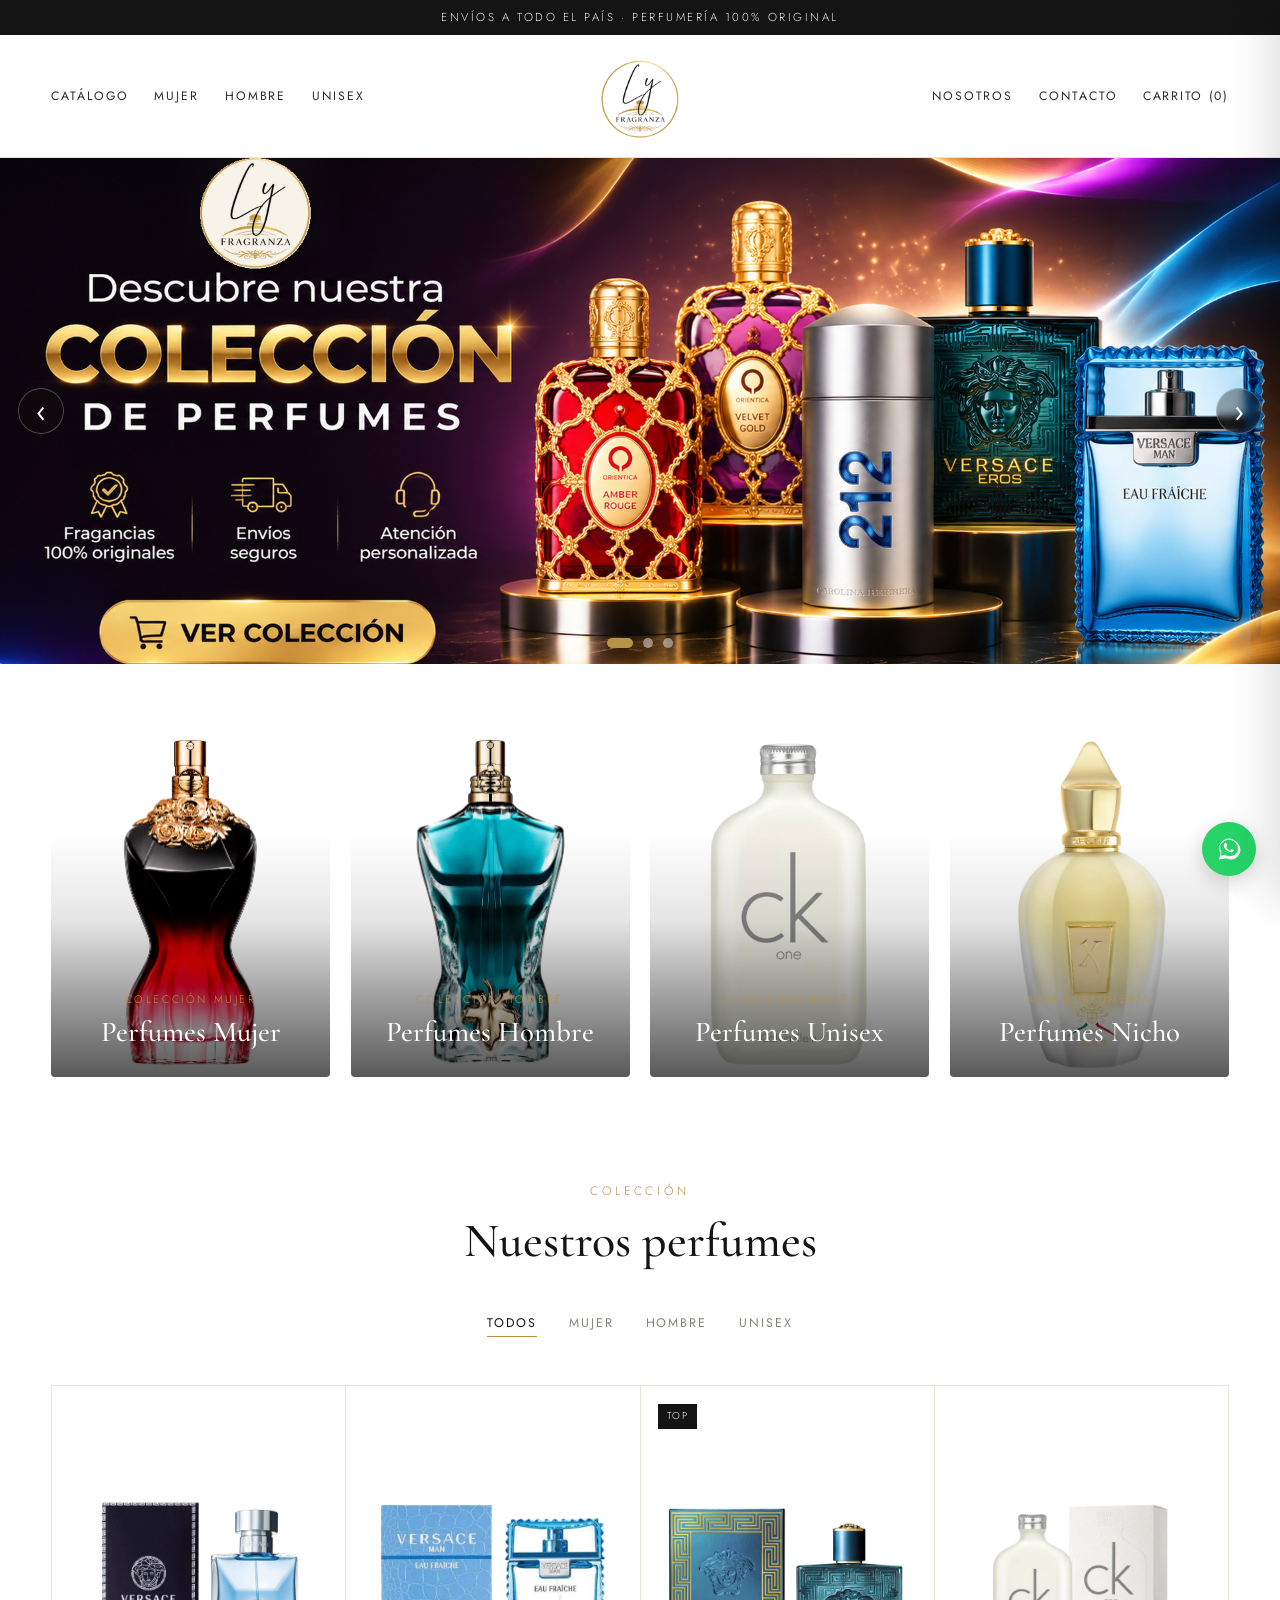
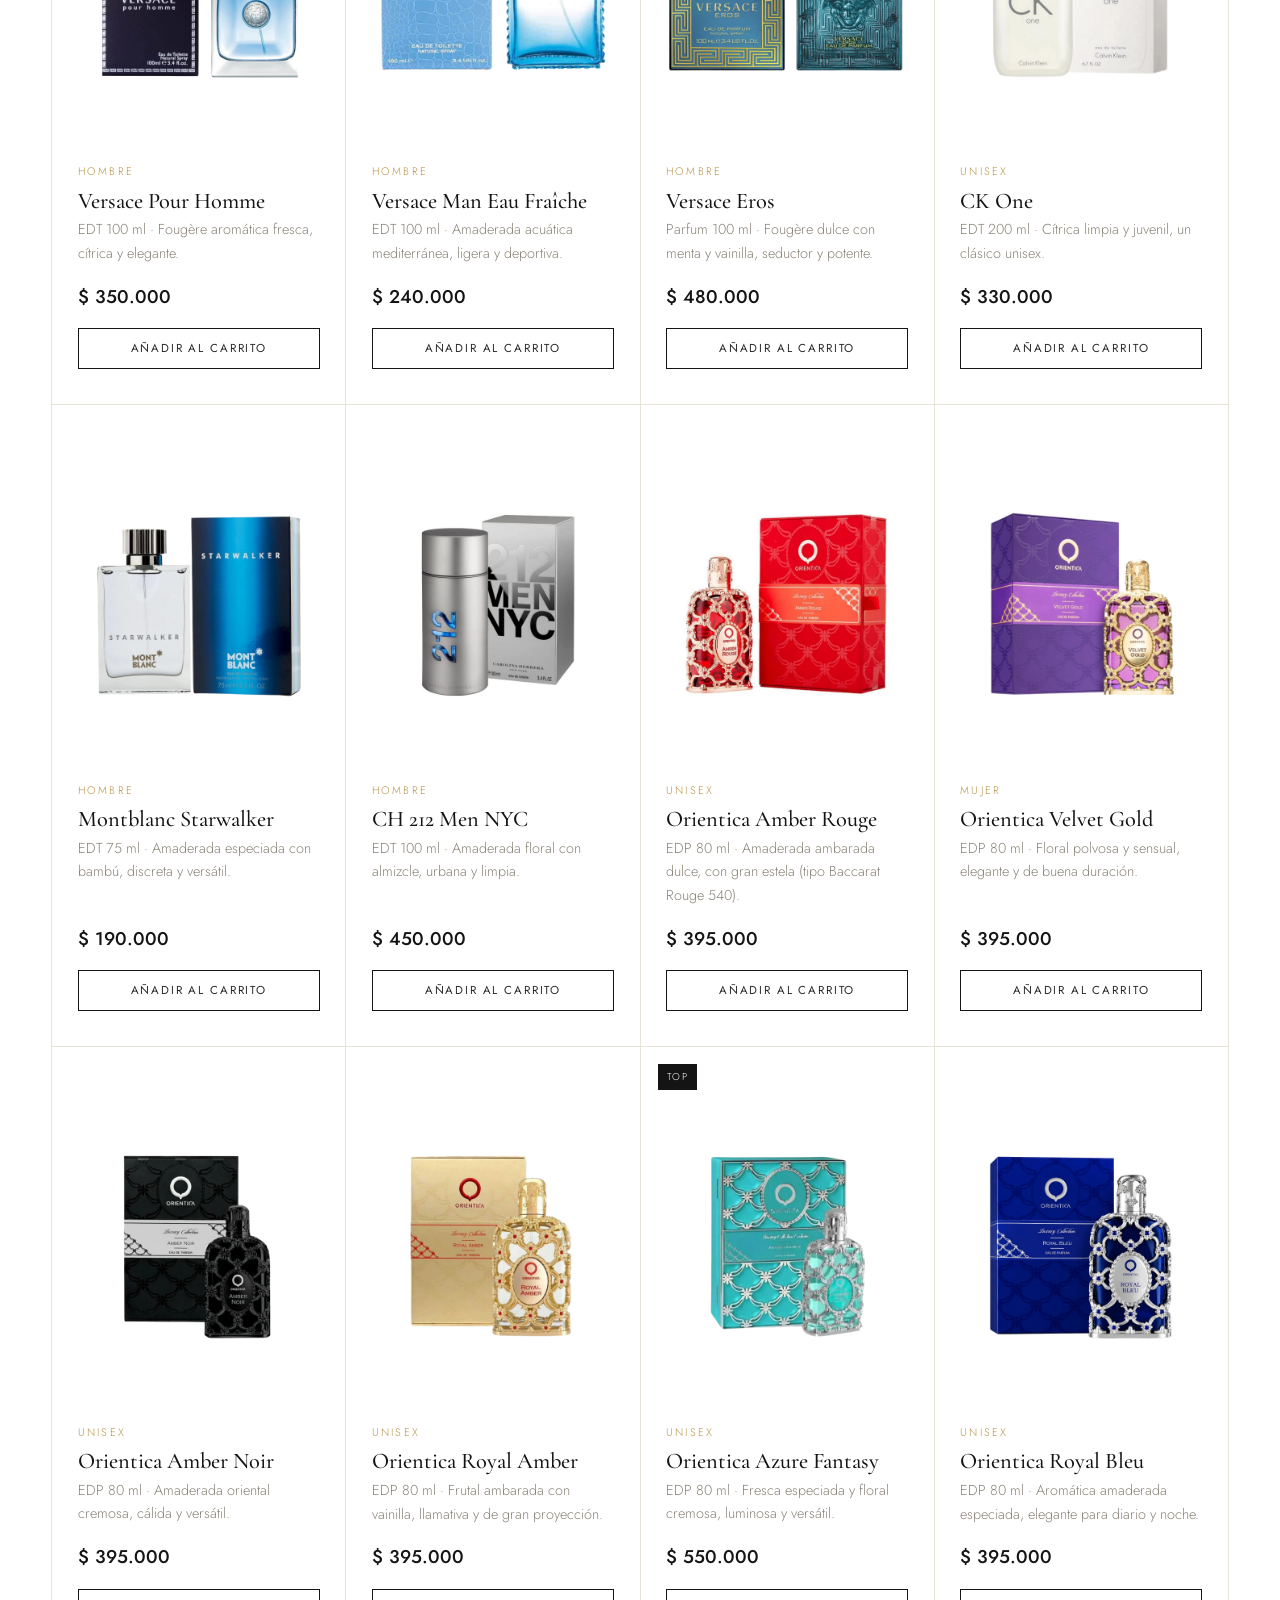
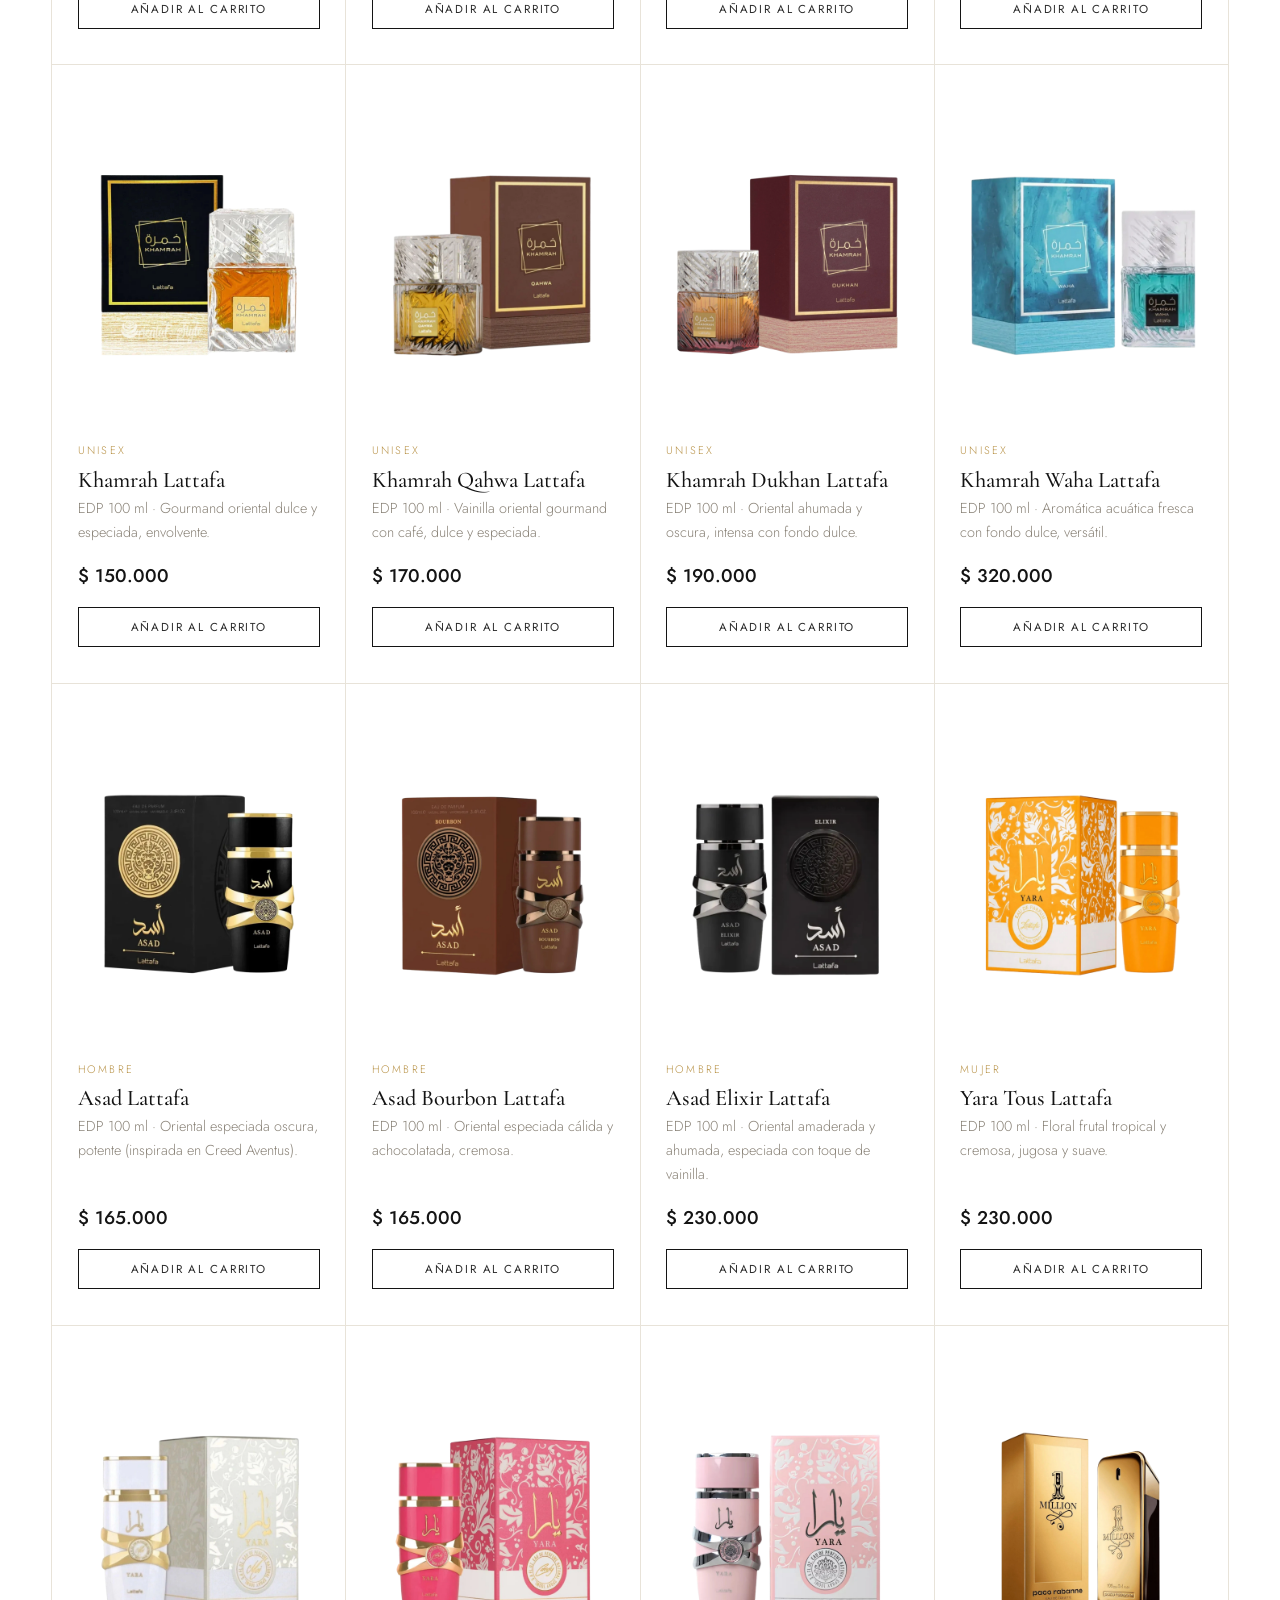
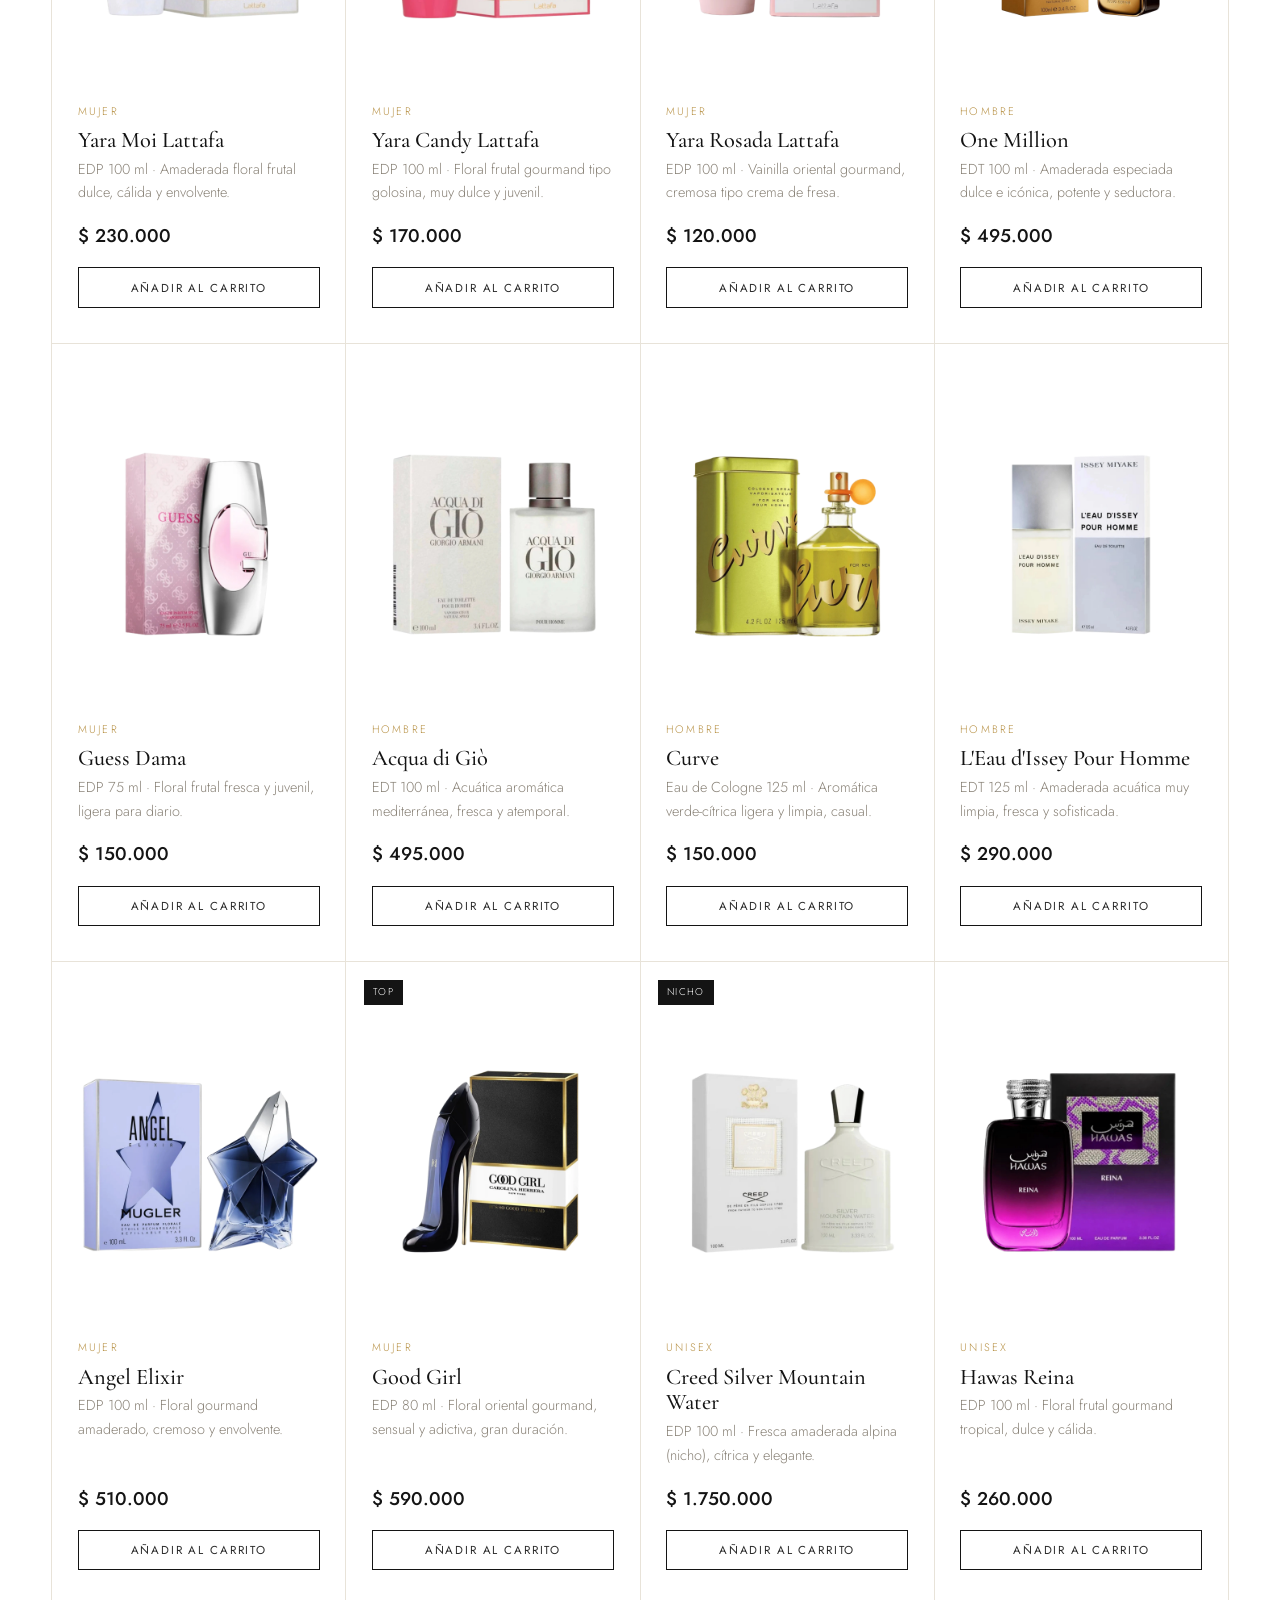
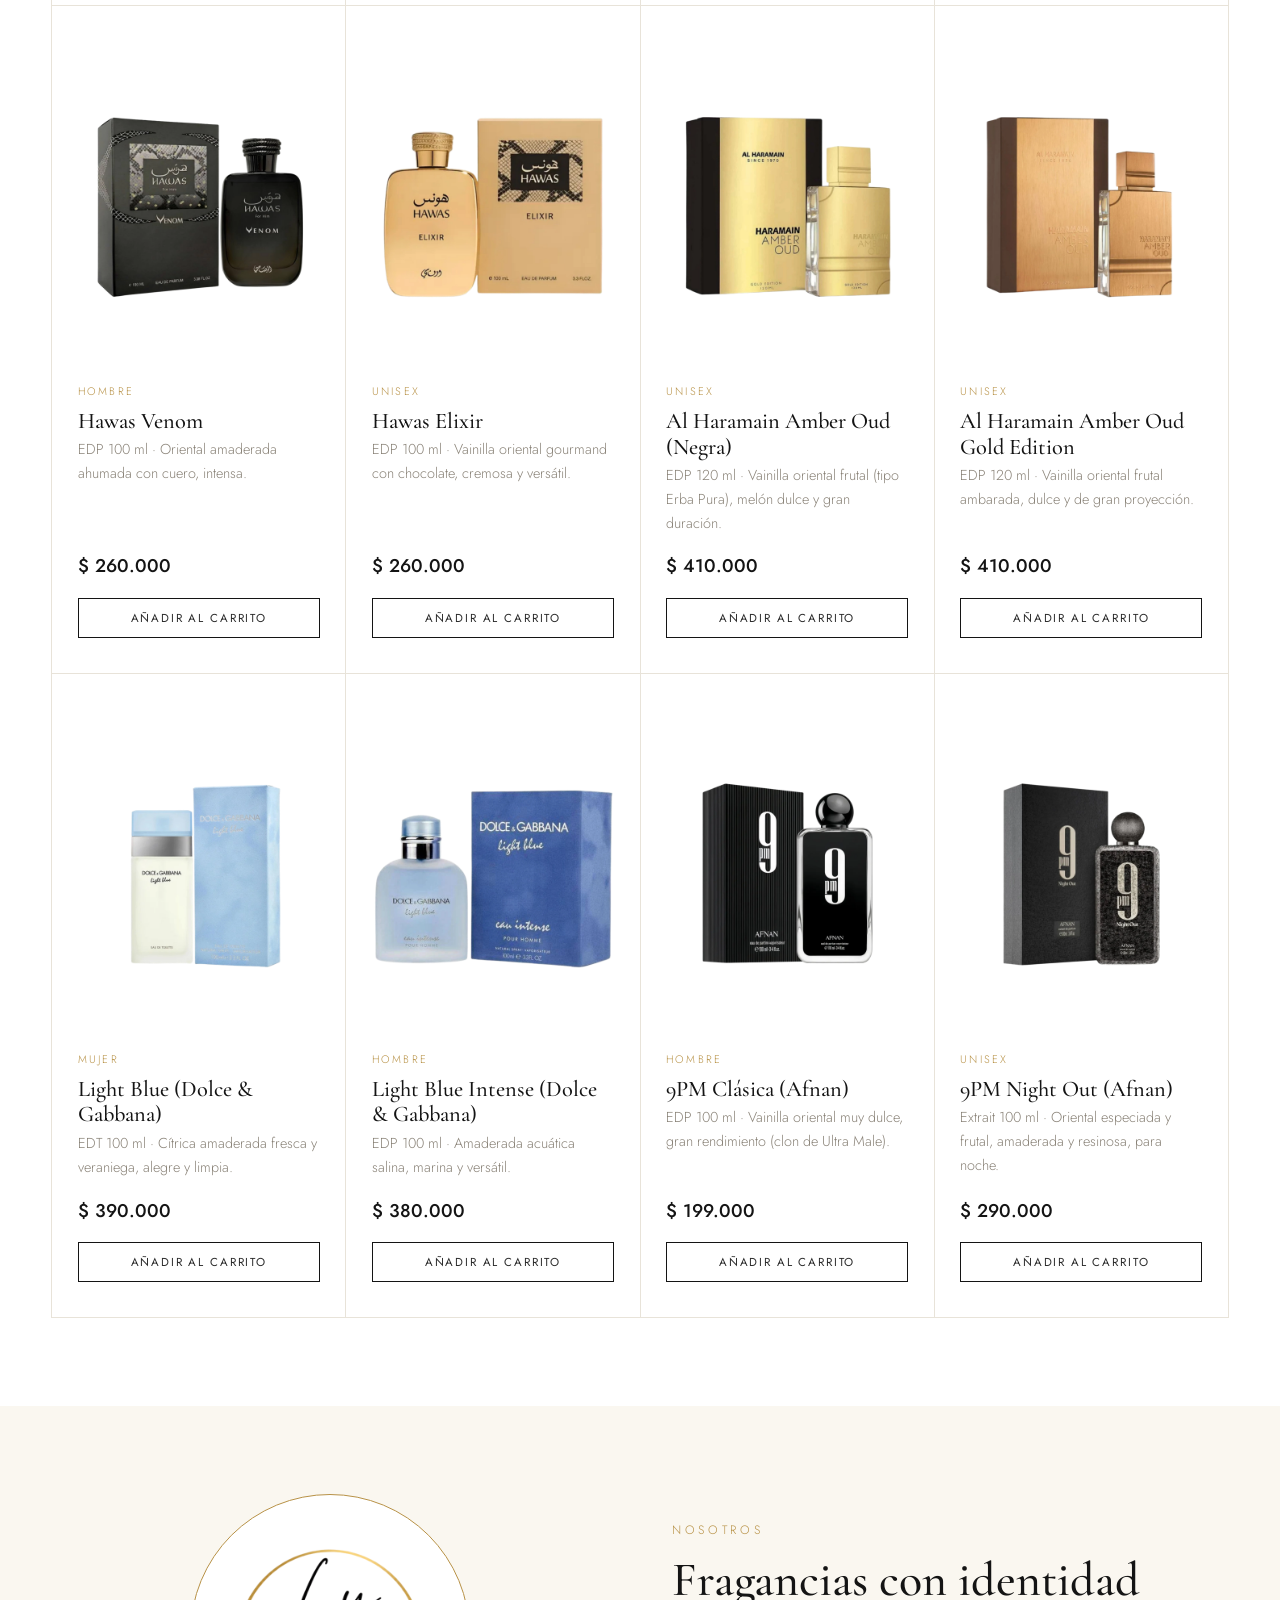
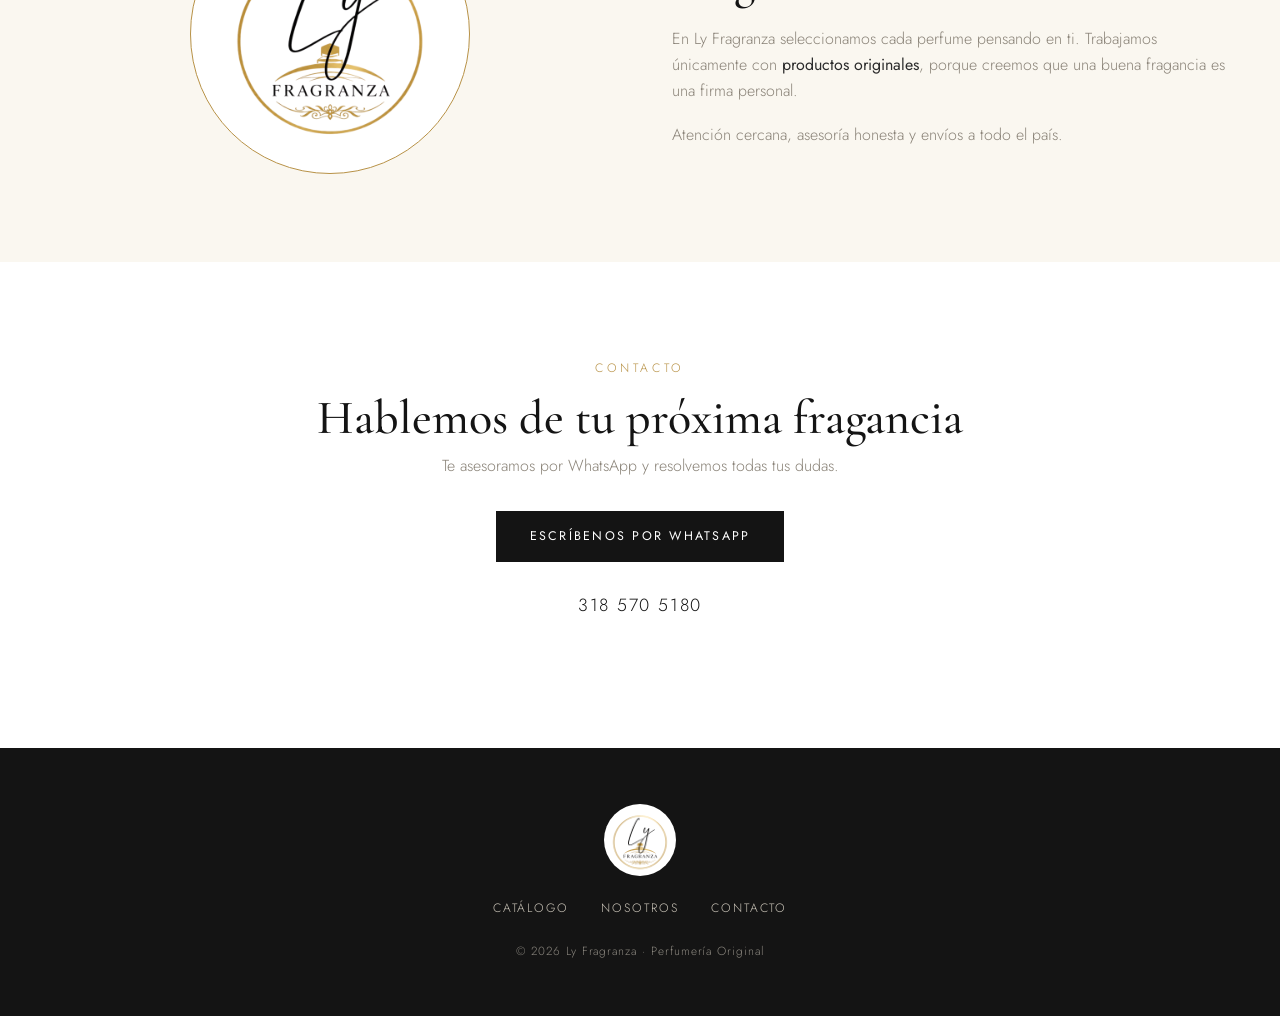
==== index.html @ 0d2b68c7 "Primer commit: tienda Ly Fragranza Perfumería original con catálogo de 40 perfumes, carrusel de bann" ====
<!DOCTYPE html>
<html lang="es">
<head>
  <meta charset="UTF-8" />
  <meta name="viewport" content="width=device-width, initial-scale=1.0" />
  <title>Ly Fragranza — Perfumería Original</title>
  <meta name="description" content="Ly Fragranza · Perfumería Original. Perfumes originales para mujer, hombre y unisex. Pedido fácil por WhatsApp." />
  <link rel="icon" href="logo/logo.webp" />
  <link rel="preconnect" href="https://fonts.googleapis.com" />
  <link rel="preconnect" href="https://fonts.gstatic.com" crossorigin />
  <link href="https://fonts.googleapis.com/css2?family=Cormorant+Garamond:wght@400;500;600&family=Jost:wght@300;400;500&display=swap" rel="stylesheet" />
  <link rel="stylesheet" href="styles.css" />
</head>
<body>

  <!-- ===== TOPBAR ===== -->
  <div class="topbar">Envíos a todo el país · Perfumería 100% original</div>

  <!-- ===== HEADER ===== -->
  <header class="header" id="inicio">
    <div class="header__inner container">
      <div class="header__left">
        <button class="menu-toggle" id="menuToggle" aria-label="Menú">☰</button>
        <nav class="nav nav--left">
          <a href="#catalogo">Catálogo</a>
          <a href="#mujer" data-filter="mujer">Mujer</a>
          <a href="#hombre" data-filter="hombre">Hombre</a>
          <a href="#unisex" data-filter="unisex">Unisex</a>
        </nav>
      </div>

      <a href="#inicio" class="brand">
        <img src="logo/logo.webp" alt="Ly Fragranza" class="brand__logo" />
      </a>

      <div class="header__right">
        <nav class="nav nav--right">
          <a href="#nosotros">Nosotros</a>
          <a href="#contacto">Contacto</a>
        </nav>
        <button class="cart-btn" id="openCart" aria-label="Carrito">
          Carrito <span id="cartCount">(0)</span>
        </button>
      </div>
    </div>
    <!-- menú móvil -->
    <nav class="nav-mobile" id="navMobile">
      <a href="#catalogo">Catálogo</a>
      <a href="#mujer" data-filter="mujer">Mujer</a>
      <a href="#hombre" data-filter="hombre">Hombre</a>
      <a href="#unisex" data-filter="unisex">Unisex</a>
      <a href="#nosotros">Nosotros</a>
      <a href="#contacto">Contacto</a>
    </nav>
  </header>

  <!-- ===== CARRUSEL / PORTADA ===== -->
  <section class="carousel" id="inicioCarrusel" aria-label="Portada">
    <div class="carousel__track" id="carruselTrack"><!-- slides por JS --></div>

    <button class="carousel__arrow carousel__arrow--prev" id="carPrev" aria-label="Anterior">‹</button>
    <button class="carousel__arrow carousel__arrow--next" id="carNext" aria-label="Siguiente">›</button>

    <div class="carousel__dots" id="carDots"><!-- puntos por JS --></div>
  </section>

  <!-- ===== COLECCIONES ===== -->
  <section class="colecciones">
    <div class="container coleccion__grid">
      <a href="#catalogo" class="coleccion" data-filter="mujer">
        <img src="colecciones/mujer.webp" alt="Perfumes para mujer" />
        <div class="coleccion__info">
          <span class="coleccion__kicker">Colección Mujer</span>
          <h3 class="coleccion__title">Perfumes Mujer</h3>
        </div>
      </a>
      <a href="#catalogo" class="coleccion" data-filter="hombre">
        <img src="colecciones/hombre.webp" alt="Perfumes para hombre" />
        <div class="coleccion__info">
          <span class="coleccion__kicker">Colección Hombre</span>
          <h3 class="coleccion__title">Perfumes Hombre</h3>
        </div>
      </a>
      <a href="#catalogo" class="coleccion" data-filter="unisex">
        <img src="colecciones/unixes.webp" alt="Perfumes unisex" />
        <div class="coleccion__info">
          <span class="coleccion__kicker">Colección Unisex</span>
          <h3 class="coleccion__title">Perfumes Unisex</h3>
        </div>
      </a>
      <a href="#catalogo" class="coleccion" data-filter="todos">
        <img src="colecciones/nicho.webp" alt="Perfumes nicho" />
        <div class="coleccion__info">
          <span class="coleccion__kicker">Alta Perfumería</span>
          <h3 class="coleccion__title">Perfumes Nicho</h3>
        </div>
      </a>
    </div>
  </section>

  <!-- ===== CATALOGO ===== -->
  <section class="catalog" id="catalogo">
    <div class="container">
      <div class="section-head">
        <span class="section-kicker">Colección</span>
        <h2 class="section-title">Nuestros perfumes</h2>
      </div>

      <div class="filters" id="filters">
        <button class="filter is-active" data-filter="todos">Todos</button>
        <button class="filter" data-filter="mujer">Mujer</button>
        <button class="filter" data-filter="hombre">Hombre</button>
        <button class="filter" data-filter="unisex">Unisex</button>
      </div>

      <div class="grid" id="productGrid"><!-- JS --></div>
    </div>
  </section>

  <!-- ===== NOSOTROS ===== -->
  <section class="about" id="nosotros">
    <div class="container about__inner">
      <div class="about__media">
        <img src="logo/logo.webp" alt="Ly Fragranza" />
      </div>
      <div class="about__text">
        <span class="section-kicker">Nosotros</span>
        <h2 class="section-title">Fragancias con identidad</h2>
        <p>
          En Ly Fragranza seleccionamos cada perfume pensando en ti. Trabajamos
          únicamente con <strong>productos originales</strong>, porque creemos que
          una buena fragancia es una firma personal.
        </p>
        <p>
          Atención cercana, asesoría honesta y envíos a todo el país.
        </p>
      </div>
    </div>
  </section>

  <!-- ===== CONTACTO ===== -->
  <section class="contact" id="contacto">
    <div class="container contact__inner">
      <span class="section-kicker">Contacto</span>
      <h2 class="section-title">Hablemos de tu próxima fragancia</h2>
      <p>Te asesoramos por WhatsApp y resolvemos todas tus dudas.</p>
      <a class="btn btn--dark" id="contactWhatsapp" href="#">Escríbenos por WhatsApp</a>
      <p class="contact__phone">318 570 5180</p>
    </div>
  </section>

  <!-- ===== FOOTER ===== -->
  <footer class="footer">
    <div class="container footer__inner">
      <img src="logo/logo.webp" alt="Ly Fragranza" class="footer__logo" />
      <nav class="footer__nav">
        <a href="#catalogo">Catálogo</a>
        <a href="#nosotros">Nosotros</a>
        <a href="#contacto">Contacto</a>
      </nav>
      <p class="footer__copy">© <span id="year"></span> Ly Fragranza · Perfumería Original</p>
    </div>
  </footer>

  <a class="wa-float" id="waFloat" href="#" aria-label="WhatsApp">
    <svg viewBox="0 0 32 32" width="26" height="26" fill="currentColor"><path d="M16 3C9.4 3 4 8.4 4 15c0 2.1.6 4.1 1.6 5.9L4 29l8.3-1.6c1.7.9 3.6 1.4 5.7 1.4 6.6 0 12-5.4 12-12S22.6 3 16 3zm0 21.8c-1.8 0-3.5-.5-5-1.4l-.4-.2-4.9 1 1-4.8-.2-.4c-1-1.6-1.5-3.4-1.5-5.3C5 9.5 9.9 4.6 16 4.6S27 9.5 27 15.6 22.1 24.8 16 24.8zm6.1-7.3c-.3-.2-2-1-2.3-1.1-.3-.1-.5-.2-.8.2-.2.3-.9 1.1-1.1 1.3-.2.2-.4.2-.7.1-.3-.2-1.4-.5-2.6-1.6-1-.9-1.6-2-1.8-2.3-.2-.3 0-.5.1-.6.1-.1.3-.4.5-.6.1-.2.2-.3.3-.5.1-.2 0-.4 0-.6-.1-.2-.8-1.9-1-2.5-.3-.7-.5-.6-.8-.6h-.6c-.2 0-.5.1-.8.4-.3.3-1 1-1 2.5s1.1 2.9 1.2 3.1c.2.2 2.1 3.2 5 4.5.7.3 1.3.5 1.7.6.7.2 1.4.2 1.9.1.6-.1 2-.8 2.2-1.6.3-.8.3-1.4.2-1.6-.1-.1-.3-.2-.6-.3z"/></svg>
  </a>

  <!-- ===== CARRITO ===== -->
  <div class="cart-overlay" id="cartOverlay"></div>
  <aside class="cart" id="cart" aria-hidden="true">
    <div class="cart__head">
      <h3>Tu carrito</h3>
      <button class="cart__close" id="closeCart" aria-label="Cerrar">✕</button>
    </div>
    <div class="cart__items" id="cartItems">
      <p class="cart__empty">Tu carrito está vacío.</p>
    </div>
    <div class="cart__foot">
      <div class="cart__total"><span>Total</span><strong id="cartTotal">$0</strong></div>
      <button class="btn btn--whatsapp btn--full" id="checkoutWhatsapp">Finalizar por WhatsApp</button>
    </div>
  </aside>

  <script src="script.js"></script>
</body>
</html>
---- styles.css ----
/* ===================== VARIABLES ===================== */
:root {
  --gold: #b89247;
  --gold-soft: #d8c79e;
  --ink: #141414;
  --body: #2b2b2b;
  --muted: #8a8378;
  --line: #e8e3d9;
  --bg: #ffffff;
  --cream: #faf7f0;
  --wa: #25d366;

  --container: 1240px;
  --serif: "Cormorant Garamond", Georgia, serif;
  --sans: "Jost", system-ui, sans-serif;
}

/* ===================== RESET ===================== */
* { margin: 0; padding: 0; box-sizing: border-box; }
html { scroll-behavior: smooth; scroll-padding-top: 130px; }
body {
  font-family: var(--sans);
  color: var(--body);
  background: var(--bg);
  line-height: 1.65;
  font-weight: 300;
  -webkit-font-smoothing: antialiased;
  overflow-x: hidden;
}
img { max-width: 100%; display: block; }
a { text-decoration: none; color: inherit; }
button { font-family: inherit; cursor: pointer; border: none; background: none; color: inherit; }

.container { width: min(92%, var(--container)); margin-inline: auto; }

h1, h2, h3 { font-family: var(--serif); font-weight: 500; line-height: 1.15; color: var(--ink); }

/* ===================== BOTONES ===================== */
.btn {
  display: inline-flex; align-items: center; justify-content: center;
  gap: .5rem;
  padding: .95rem 2.1rem;
  font-family: var(--sans);
  font-size: .78rem;
  font-weight: 400;
  letter-spacing: .18em;
  text-transform: uppercase;
  transition: all .3s ease;
  cursor: pointer;
}
.btn--dark { background: var(--ink); color: #fff; }
.btn--dark:hover { background: var(--gold); }
.btn--whatsapp { background: var(--ink); color: #fff; }
.btn--whatsapp:hover { background: var(--gold); }
.btn--full { width: 100%; }

/* ===================== TOPBAR ===================== */
.topbar {
  background: var(--ink);
  color: #f3eee3;
  text-align: center;
  font-size: .72rem;
  letter-spacing: .22em;
  text-transform: uppercase;
  padding: .5rem 1rem;
  font-weight: 300;
}

/* ===================== HEADER ===================== */
.header {
  position: sticky; top: 0; z-index: 50;
  background: rgba(255,255,255,.92);
  backdrop-filter: blur(8px);
  border-bottom: 1px solid var(--line);
}
.header__inner {
  display: flex;
  align-items: center;
  gap: 1rem;
  padding: 0.55rem 0;
}
.header__left, .header__right {
  flex: 1;
  display: flex;
  align-items: center;
  min-width: 0;
}
.header__left { justify-content: flex-start; gap: 1.6rem; }
.header__right { justify-content: flex-end; gap: 1.6rem; }
.nav { display: flex; gap: 1.6rem; }
.nav a {
  font-size: .76rem;
  letter-spacing: .16em;
  text-transform: uppercase;
  font-weight: 400;
  color: var(--body);
  transition: color .25s ease;
  position: relative;
}
.nav a:hover { color: var(--gold); }

.brand { flex: 0 0 auto; }
.brand__logo {
  width: 104px; height: 104px;
  border-radius: 50%;
  object-fit: contain;
}

.cart-btn {
  flex: 0 0 auto;
  font-size: .76rem;
  letter-spacing: .14em;
  text-transform: uppercase;
  white-space: nowrap;
}
.cart-btn:hover { color: var(--gold); }

.menu-toggle { display: none; font-size: 1.5rem; }

.nav-mobile {
  display: none;
  flex-direction: column;
  border-top: 1px solid var(--line);
  background: #fff;
}
.nav-mobile a {
  padding: .9rem 6%;
  font-size: .8rem;
  letter-spacing: .14em;
  text-transform: uppercase;
  border-bottom: 1px solid var(--line);
}
.nav-mobile.is-open { display: flex; }

/* ===================== CARRUSEL / PORTADA ===================== */
.carousel {
  position: relative;
  width: 100%;
  overflow: hidden;
  background: #16110d;
  /* Proporción de los banners: 1920 x 760 (se respeta siempre, nunca recorta) */
  aspect-ratio: 1920 / 760;
}
.carousel__track {
  display: flex;
  height: 100%;
  transition: transform .6s cubic-bezier(.4, 0, .2, 1);
}
.carousel__slide {
  position: relative;
  min-width: 100%;
  height: 100%;
}
.carousel__slide img {
  width: 100%; height: 100%;
  object-fit: cover;
  display: block;
}
/* Flechas */
.carousel__arrow {
  position: absolute; top: 50%; transform: translateY(-50%);
  z-index: 3;
  width: 46px; height: 46px;
  display: grid; place-items: center;
  font-size: 1.8rem; line-height: 1; color: #fff;
  background: rgba(20, 16, 12, .35);
  border: 1px solid rgba(255, 255, 255, .25);
  border-radius: 50%;
  backdrop-filter: blur(4px);
  transition: background .25s ease, transform .25s ease;
}
.carousel__arrow:hover { background: rgba(199, 154, 59, .85); }
.carousel__arrow--prev { left: 18px; }
.carousel__arrow--next { right: 18px; }
.carousel__arrow:hover { transform: translateY(-50%) scale(1.06); }
/* Puntos */
.carousel__dots {
  position: absolute; bottom: 16px; left: 0; right: 0;
  display: flex; justify-content: center; gap: 10px; z-index: 3;
}
.carousel__dot {
  width: 10px; height: 10px; border-radius: 50%;
  background: rgba(255, 255, 255, .45);
  border: none; cursor: pointer;
  transition: all .25s ease;
}
.carousel__dot.is-active { background: var(--gold); width: 26px; border-radius: 6px; }

/* ===================== COLECCIONES ===================== */
.colecciones { padding: 4rem 0 1rem; }
.coleccion__grid {
  display: grid;
  grid-template-columns: repeat(4, 1fr);
  gap: 1.3rem;
}
.coleccion {
  position: relative;
  display: block;
  overflow: hidden;
  aspect-ratio: 4 / 5;
  border-radius: 4px;
}
.coleccion img {
  width: 100%; height: 100%;
  object-fit: cover;
  transition: transform .6s ease;
}
.coleccion::after {
  content: "";
  position: absolute; inset: 0;
  background: linear-gradient(to top, rgba(0,0,0,.65) 0%, rgba(0,0,0,.1) 45%, transparent 70%);
  transition: background .3s ease;
}
.coleccion:hover img { transform: scale(1.06); }
.coleccion:hover::after { background: linear-gradient(to top, rgba(0,0,0,.72) 0%, rgba(0,0,0,.2) 55%, rgba(0,0,0,.05) 100%); }
.coleccion__info {
  position: absolute; left: 0; right: 0; bottom: 1.8rem;
  z-index: 2; text-align: center; padding: 0 1rem;
}
.coleccion__kicker {
  display: block;
  font-size: .68rem; letter-spacing: .24em; text-transform: uppercase;
  color: var(--gold); margin-bottom: .4rem;
}
.coleccion__title {
  font-size: 1.8rem; color: #fff;
}

/* ===================== SECTION HEAD ===================== */
.section-head { text-align: center; margin-bottom: 2.8rem; }
.section-kicker {
  display: block;
  font-size: .76rem; letter-spacing: .3em; text-transform: uppercase;
  color: var(--gold); margin-bottom: .8rem;
}
.section-title { font-size: clamp(2rem, 4.5vw, 3rem); }

/* ===================== CATALOGO ===================== */
.catalog { padding: 5.5rem 0; }
.filters { display: flex; gap: 2rem; justify-content: center; margin-bottom: 3rem; flex-wrap: wrap; }
.filter {
  font-size: .78rem; letter-spacing: .16em; text-transform: uppercase;
  color: var(--muted); padding-bottom: .3rem;
  border-bottom: 1px solid transparent;
  transition: all .25s ease;
}
.filter:hover { color: var(--ink); }
.filter.is-active { color: var(--ink); border-bottom-color: var(--gold); }

.grid {
  display: grid;
  grid-template-columns: repeat(4, 1fr);
  border-top: 1px solid var(--line);
  border-left: 1px solid var(--line);
}
.card {
  border-right: 1px solid var(--line);
  border-bottom: 1px solid var(--line);
  padding: 2rem 1.6rem 2.2rem;
  display: flex; flex-direction: column;
  background: #fff;
  transition: background .3s ease;
  position: relative;
}
.card:hover { background: var(--cream); }
.card__tag {
  position: absolute; top: 1.1rem; left: 1.1rem;
  font-size: .62rem; letter-spacing: .14em; text-transform: uppercase;
  background: var(--ink); color: #fff;
  padding: .28rem .55rem;
}
.card__media {
  aspect-ratio: 3 / 4;
  display: grid; place-items: center;
  margin-bottom: 1.4rem;
}
.card__media svg { width: 72%; height: auto; }
.card__media img { width: 100%; height: 100%; object-fit: contain; }

.card__cat {
  font-size: .68rem; letter-spacing: .2em; text-transform: uppercase;
  color: var(--gold); margin-bottom: .4rem;
}
.card__name { font-size: 1.4rem; margin-bottom: .3rem; }
.card__desc { color: var(--muted); font-size: .9rem; margin-bottom: 1rem; flex: 1; }
.card__price { font-family: var(--sans); font-weight: 500; font-size: 1.15rem; color: var(--ink); margin-bottom: 1rem; }
.card__add {
  border: 1px solid var(--ink);
  padding: .7rem 1rem;
  font-size: .72rem; letter-spacing: .16em; text-transform: uppercase;
  transition: all .3s ease;
}
.card__add:hover { background: var(--ink); color: #fff; }

/* ===================== ABOUT ===================== */
.about { padding: 5.5rem 0; background: var(--cream); }
.about__inner { display: grid; grid-template-columns: 1fr 1fr; gap: 4rem; align-items: center; }
.about__media { display: grid; place-items: center; }
.about__media img {
  width: 280px; height: 280px; border-radius: 50%;
  object-fit: cover;
  border: 1px solid var(--gold);
  padding: 14px; background: #fff;
}
.about__text p { color: var(--muted); margin-top: 1.1rem; }
.about__text strong { color: var(--body); font-weight: 400; }
.about__text .section-title { margin-bottom: .4rem; }

/* ===================== CONTACTO ===================== */
.contact { padding: 6rem 0; text-align: center; }
.contact__inner p { color: var(--muted); margin: .4rem 0 2rem; }
.contact__phone { margin-top: 1.8rem !important; font-size: 1.1rem; letter-spacing: .1em; color: var(--ink) !important; }

/* ===================== FOOTER ===================== */
.footer { background: var(--ink); color: #e9e2d4; padding: 3.5rem 0; }
.footer__inner { display: flex; flex-direction: column; align-items: center; gap: 1.4rem; text-align: center; }
.footer__logo { width: 72px; height: 72px; border-radius: 50%; object-fit: contain; background: #fff; }
.footer__nav { display: flex; gap: 2rem; }
.footer__nav a { font-size: .76rem; letter-spacing: .16em; text-transform: uppercase; opacity: .85; }
.footer__nav a:hover { color: var(--gold); opacity: 1; }
.footer__copy { font-size: .74rem; letter-spacing: .08em; opacity: .55; }

/* ===================== WHATSAPP FLOTANTE ===================== */
.wa-float {
  position: fixed; bottom: 24px; right: 24px;
  width: 54px; height: 54px;
  background: var(--wa); color: #fff;
  border-radius: 50%;
  display: grid; place-items: center;
  box-shadow: 0 6px 20px rgba(0,0,0,.18);
  z-index: 60; transition: transform .25s ease;
}
.wa-float:hover { transform: scale(1.08); }

/* ===================== CARRITO ===================== */
.cart-overlay {
  position: fixed; inset: 0; background: rgba(20,20,20,.45);
  opacity: 0; visibility: hidden; transition: .3s ease; z-index: 70;
}
.cart-overlay.is-open { opacity: 1; visibility: visible; }
.cart {
  position: fixed; top: 0; right: 0;
  width: min(400px, 92%); height: 100%;
  background: #fff; z-index: 80;
  transform: translateX(100%); transition: transform .35s ease;
  display: flex; flex-direction: column;
  box-shadow: -12px 0 40px rgba(0,0,0,.12);
}
.cart.is-open { transform: translateX(0); }
.cart__head {
  display: flex; align-items: center; justify-content: space-between;
  padding: 1.6rem 1.6rem; border-bottom: 1px solid var(--line);
}
.cart__head h3 { font-size: 1.5rem; }
.cart__close { font-size: 1.1rem; }
.cart__close:hover { color: var(--gold); }
.cart__items { flex: 1; overflow-y: auto; padding: 1.4rem 1.6rem; display: flex; flex-direction: column; gap: 1.3rem; }
.cart__empty { color: var(--muted); text-align: center; margin-top: 2rem; font-size: .95rem; }

.cart-item { display: flex; gap: 1rem; align-items: center; }
.cart-item__media { width: 56px; height: 70px; display: grid; place-items: center; background: var(--cream); flex-shrink: 0; }
.cart-item__media svg { width: 70%; }
.cart-item__info { flex: 1; min-width: 0; }
.cart-item__name { font-family: var(--serif); font-size: 1.15rem; color: var(--ink); }
.cart-item__price { color: var(--gold); font-size: .9rem; }
.cart-item__qty { display: flex; align-items: center; gap: .7rem; margin-top: .4rem; }
.qty-btn { width: 26px; height: 26px; border: 1px solid var(--line); font-size: .9rem; display: grid; place-items: center; transition: all .2s ease; }
.qty-btn:hover { border-color: var(--ink); }
.cart-item__remove { color: var(--muted); font-size: .72rem; letter-spacing: .1em; text-transform: uppercase; margin-left: .3rem; }
.cart-item__remove:hover { color: var(--gold); }

.cart__foot { padding: 1.6rem; border-top: 1px solid var(--line); }
.cart__total { display: flex; justify-content: space-between; align-items: baseline; margin-bottom: 1.2rem; text-transform: uppercase; letter-spacing: .14em; font-size: .82rem; }
.cart__total strong { font-family: var(--sans); font-weight: 600; font-size: 1.3rem; letter-spacing: 0; color: var(--ink); }

/* ===================== RESPONSIVE ===================== */
@media (max-width: 1000px) {
  .grid { grid-template-columns: repeat(3, 1fr); }
  .coleccion__grid { grid-template-columns: repeat(2, 1fr); }
}
@media (max-width: 820px) {
  html { scroll-padding-top: 95px; }
  .nav { display: none; }
  .menu-toggle { display: block; }
  .brand__logo { width: 72px; height: 72px; }
  .grid { grid-template-columns: repeat(2, 1fr); }
  .coleccion__grid { grid-template-columns: 1fr; }
  .coleccion { aspect-ratio: 16 / 10; }
  .about__inner { grid-template-columns: 1fr; gap: 2.5rem; text-align: center; }
  .about__media { order: -1; }
  /* En móvil mantiene la misma proporción del banner (no recorta) */
  .carousel__arrow { width: 38px; height: 38px; font-size: 1.4rem; }
  .carousel__arrow--prev { left: 10px; }
  .carousel__arrow--next { right: 10px; }
}
@media (max-width: 480px) {
  .card__media svg { width: 80%; }
  .card__name { font-size: 1.25rem; }
}
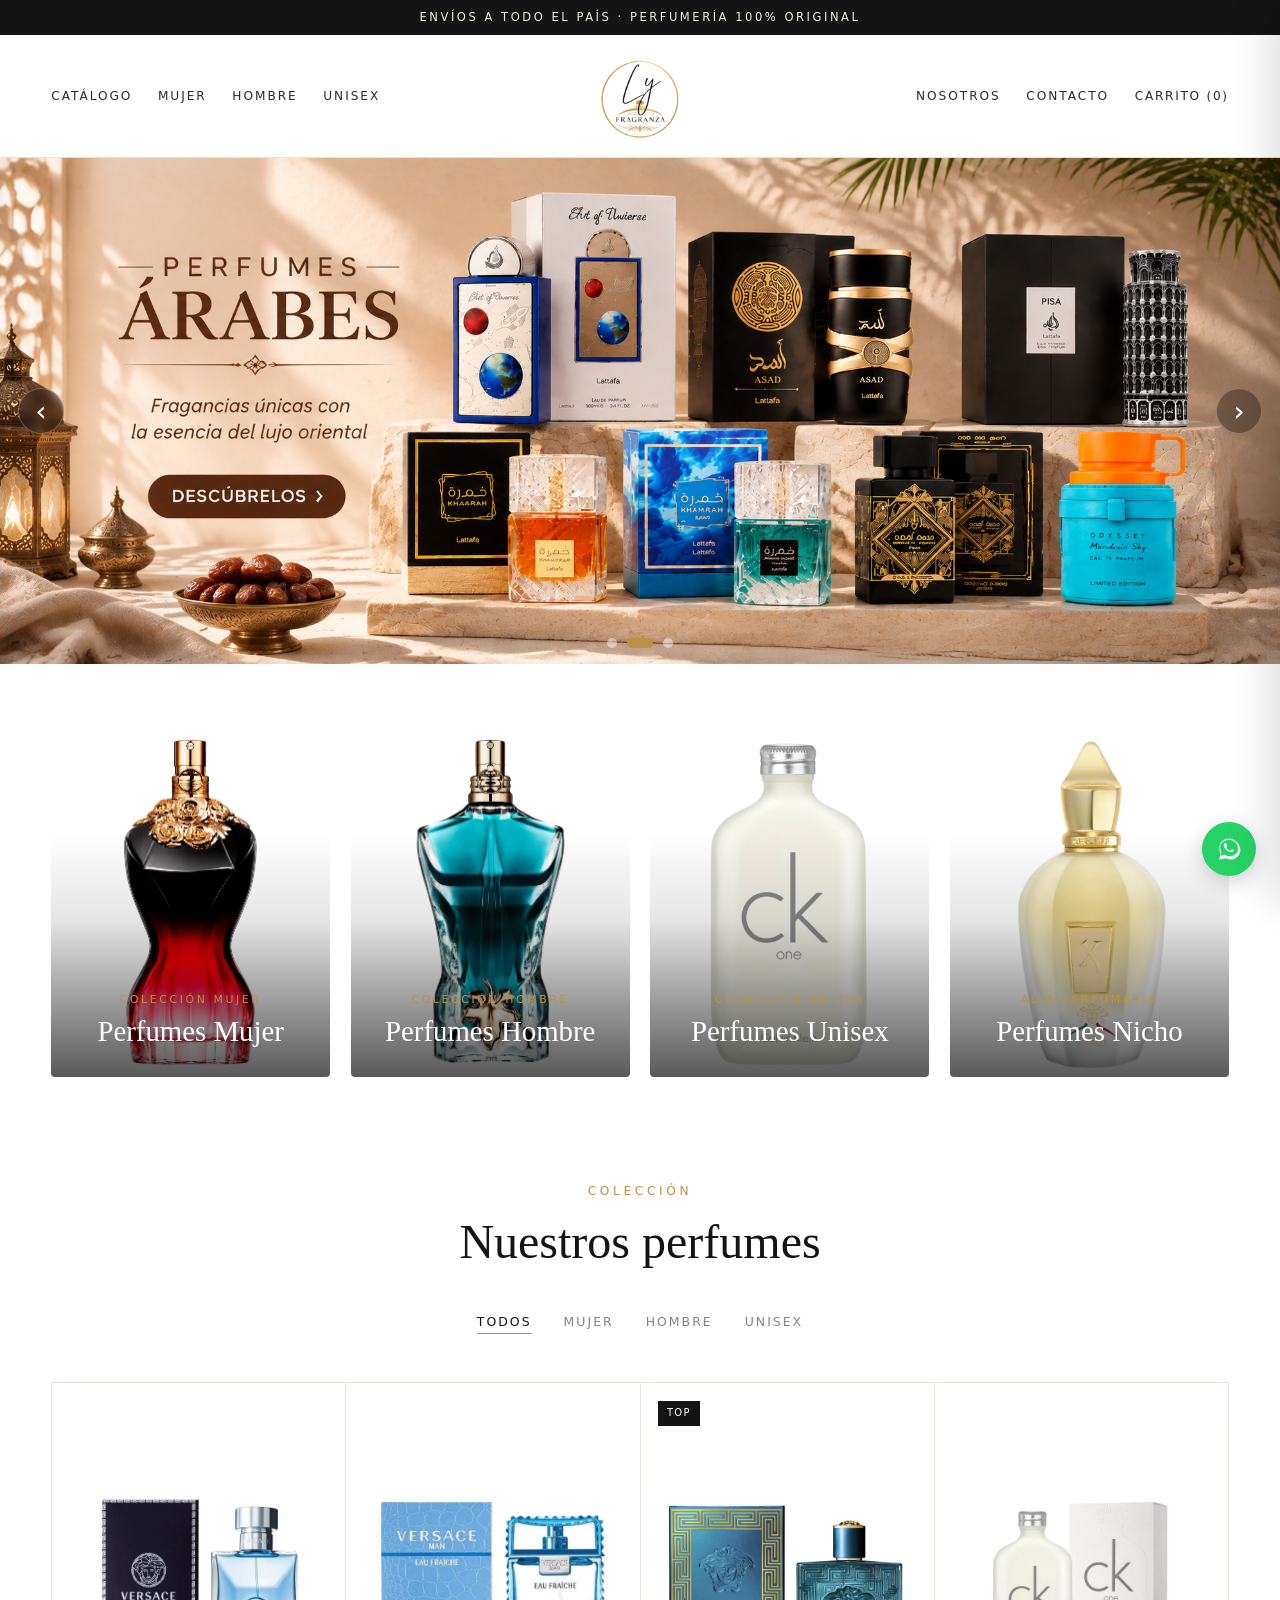
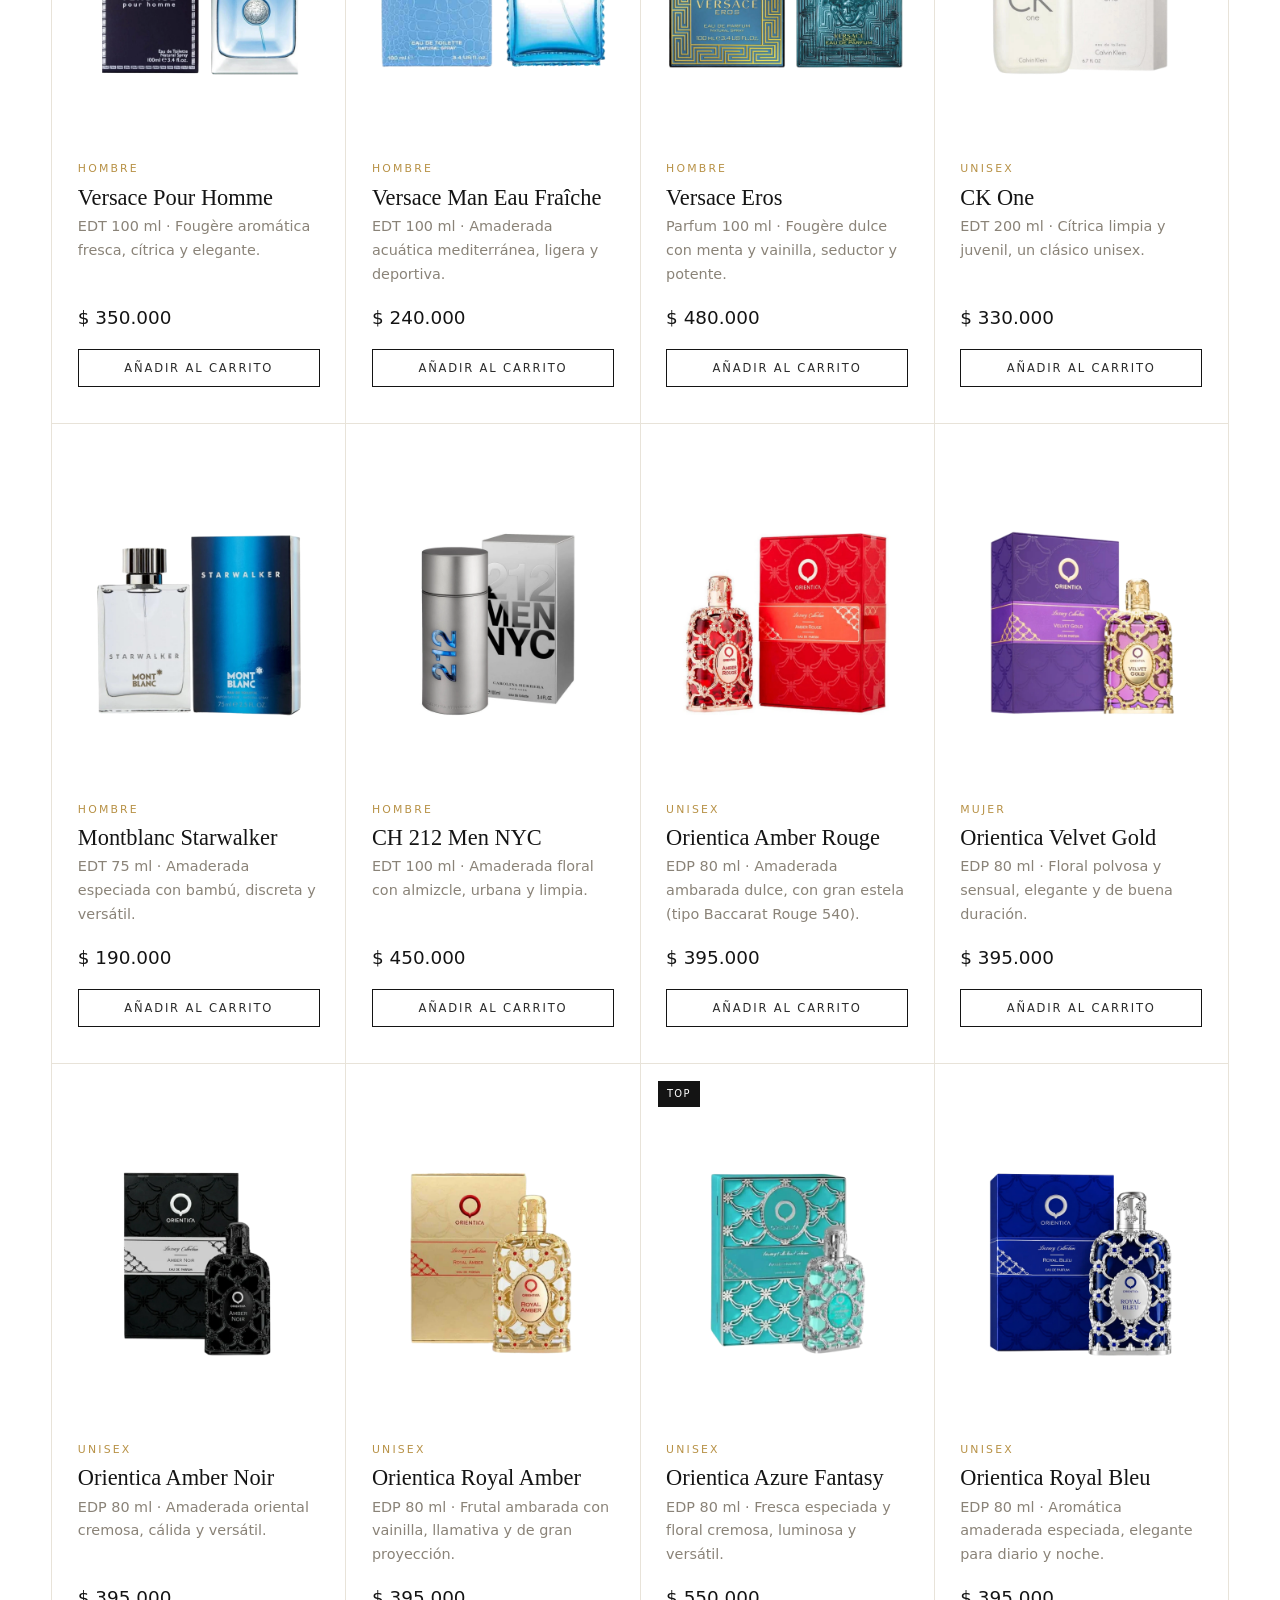
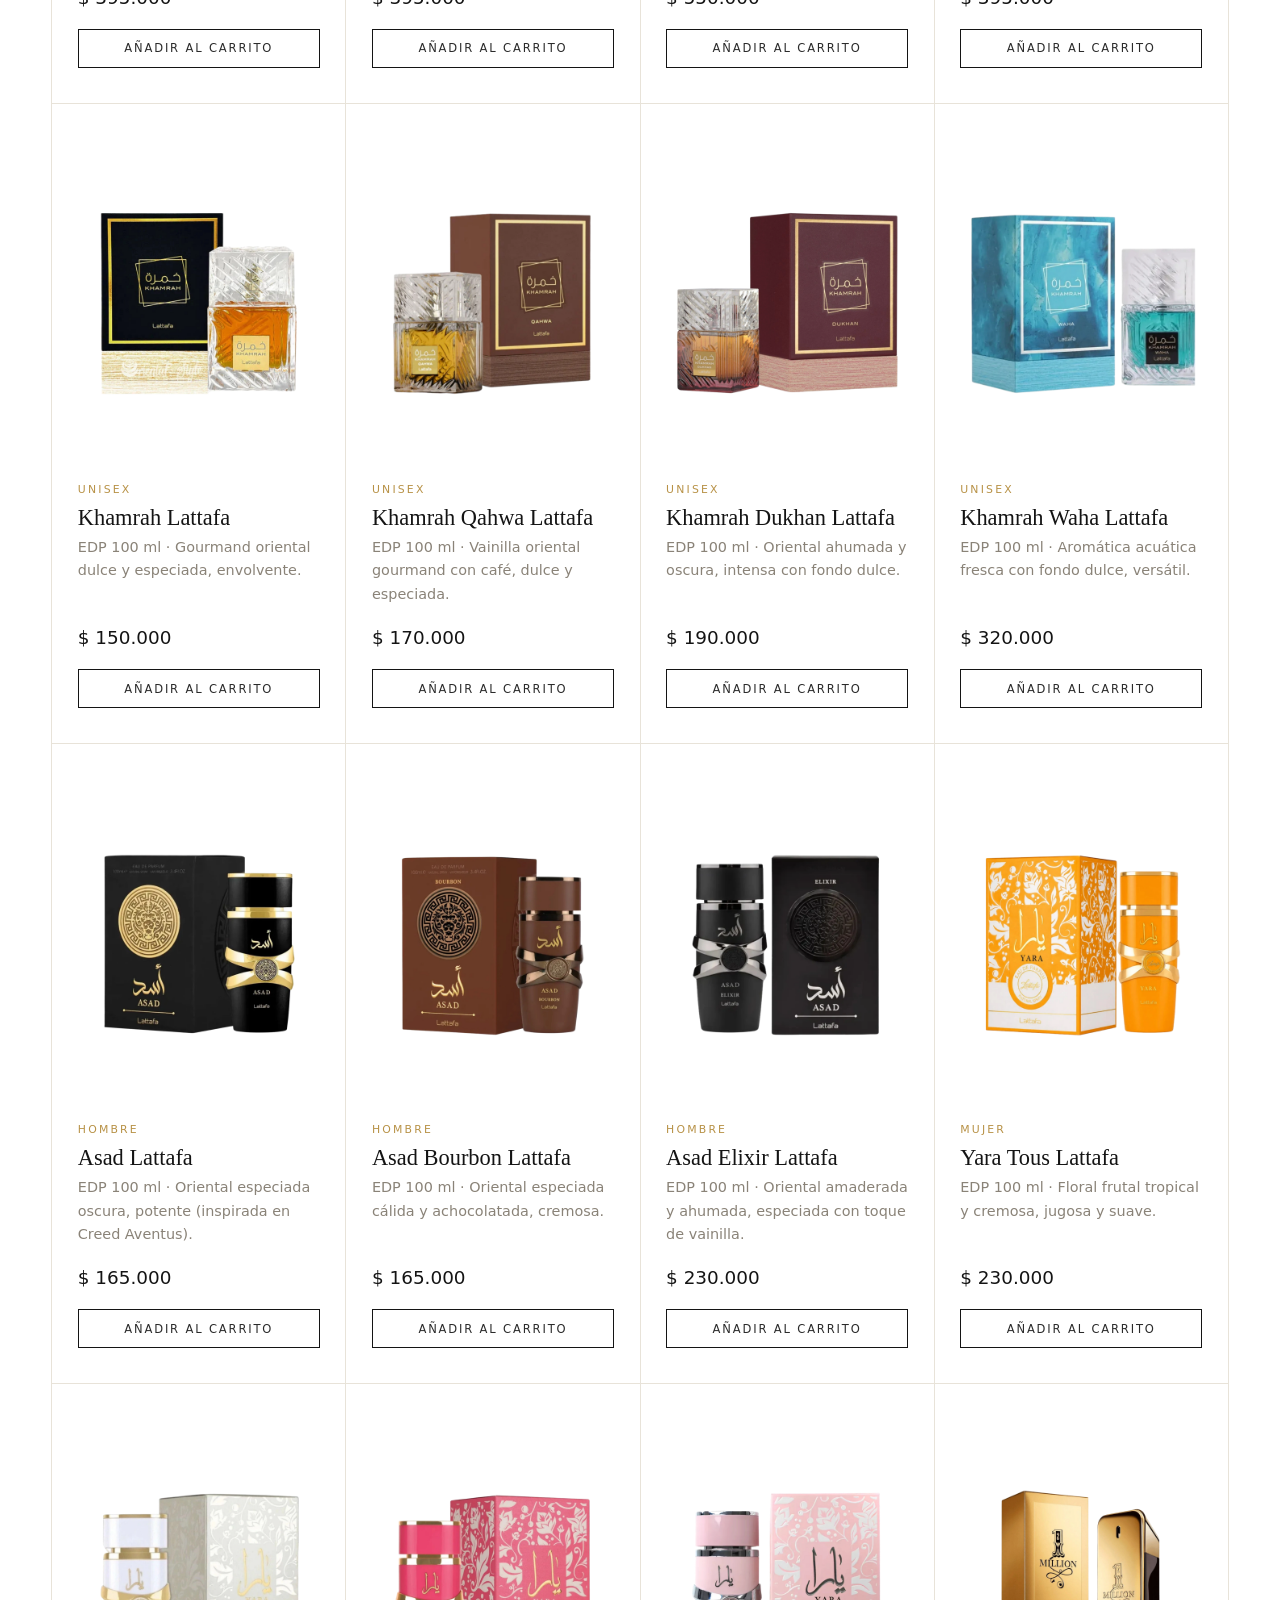
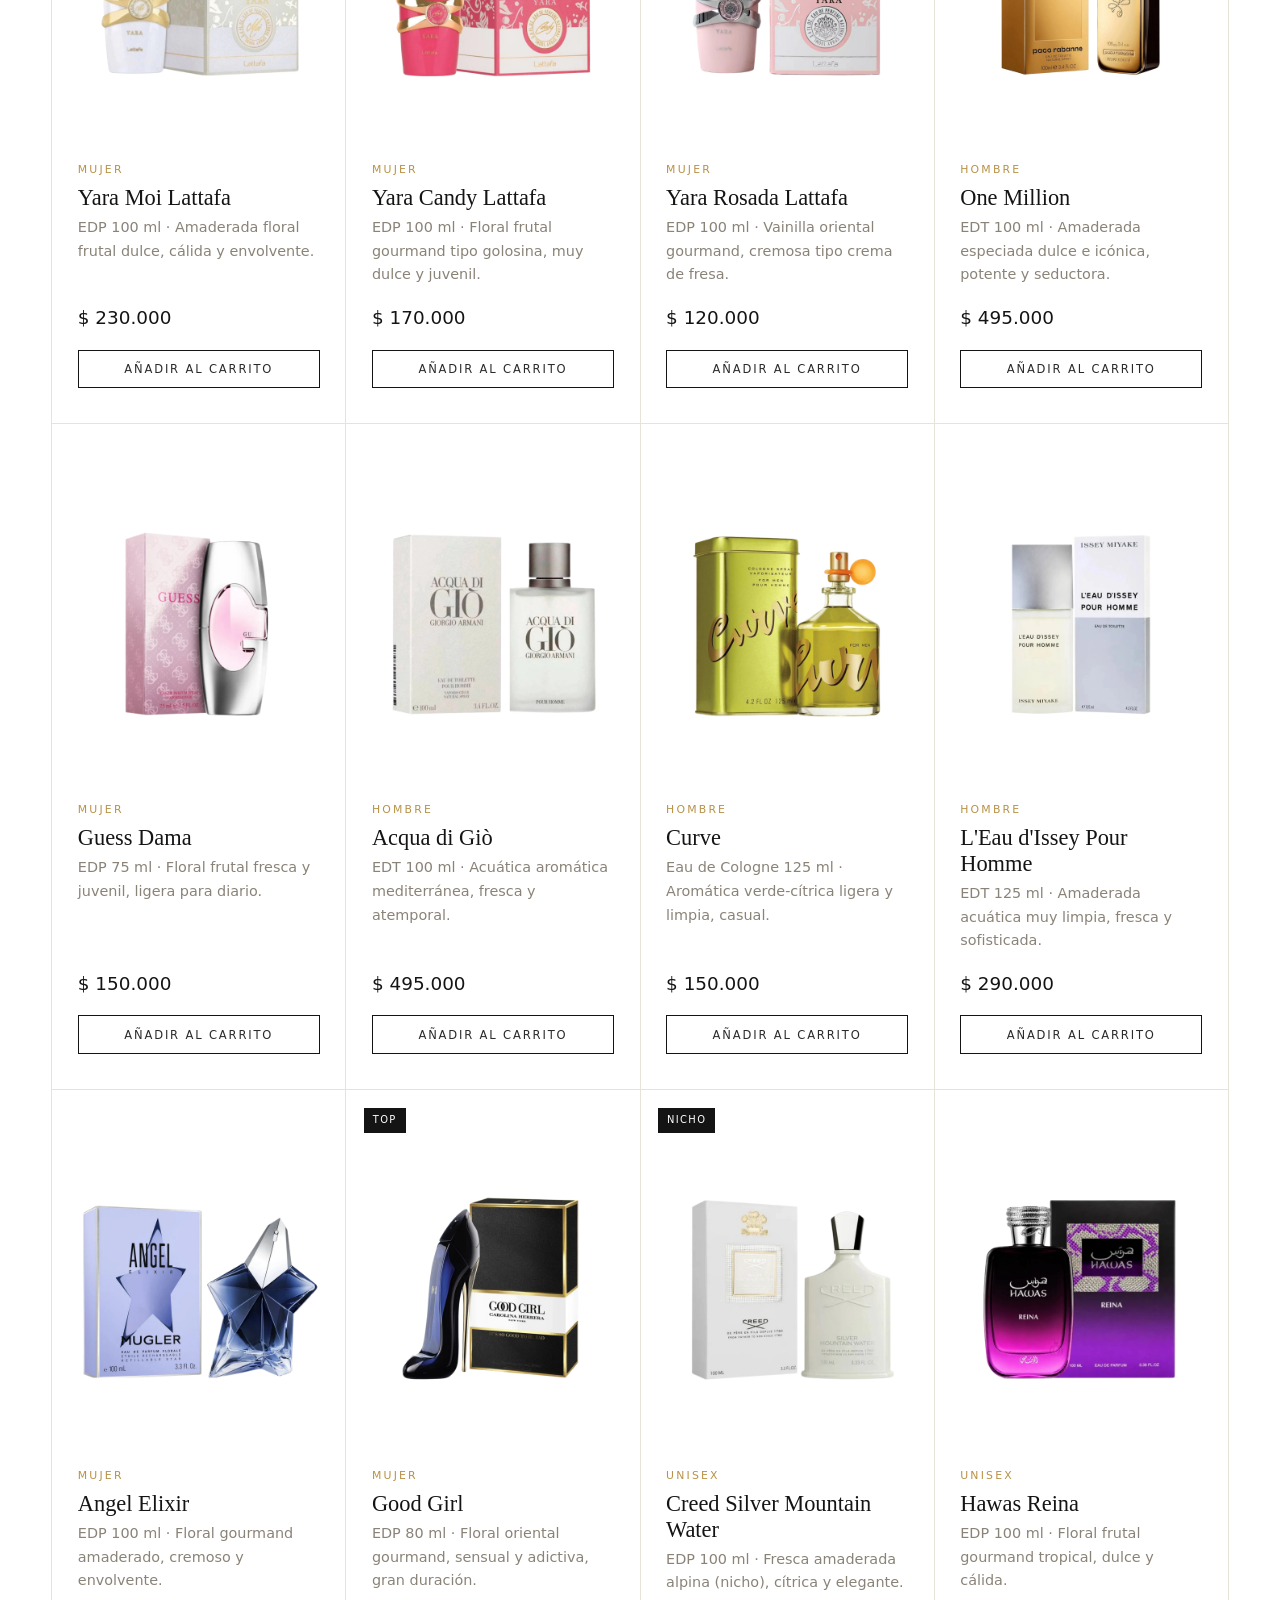
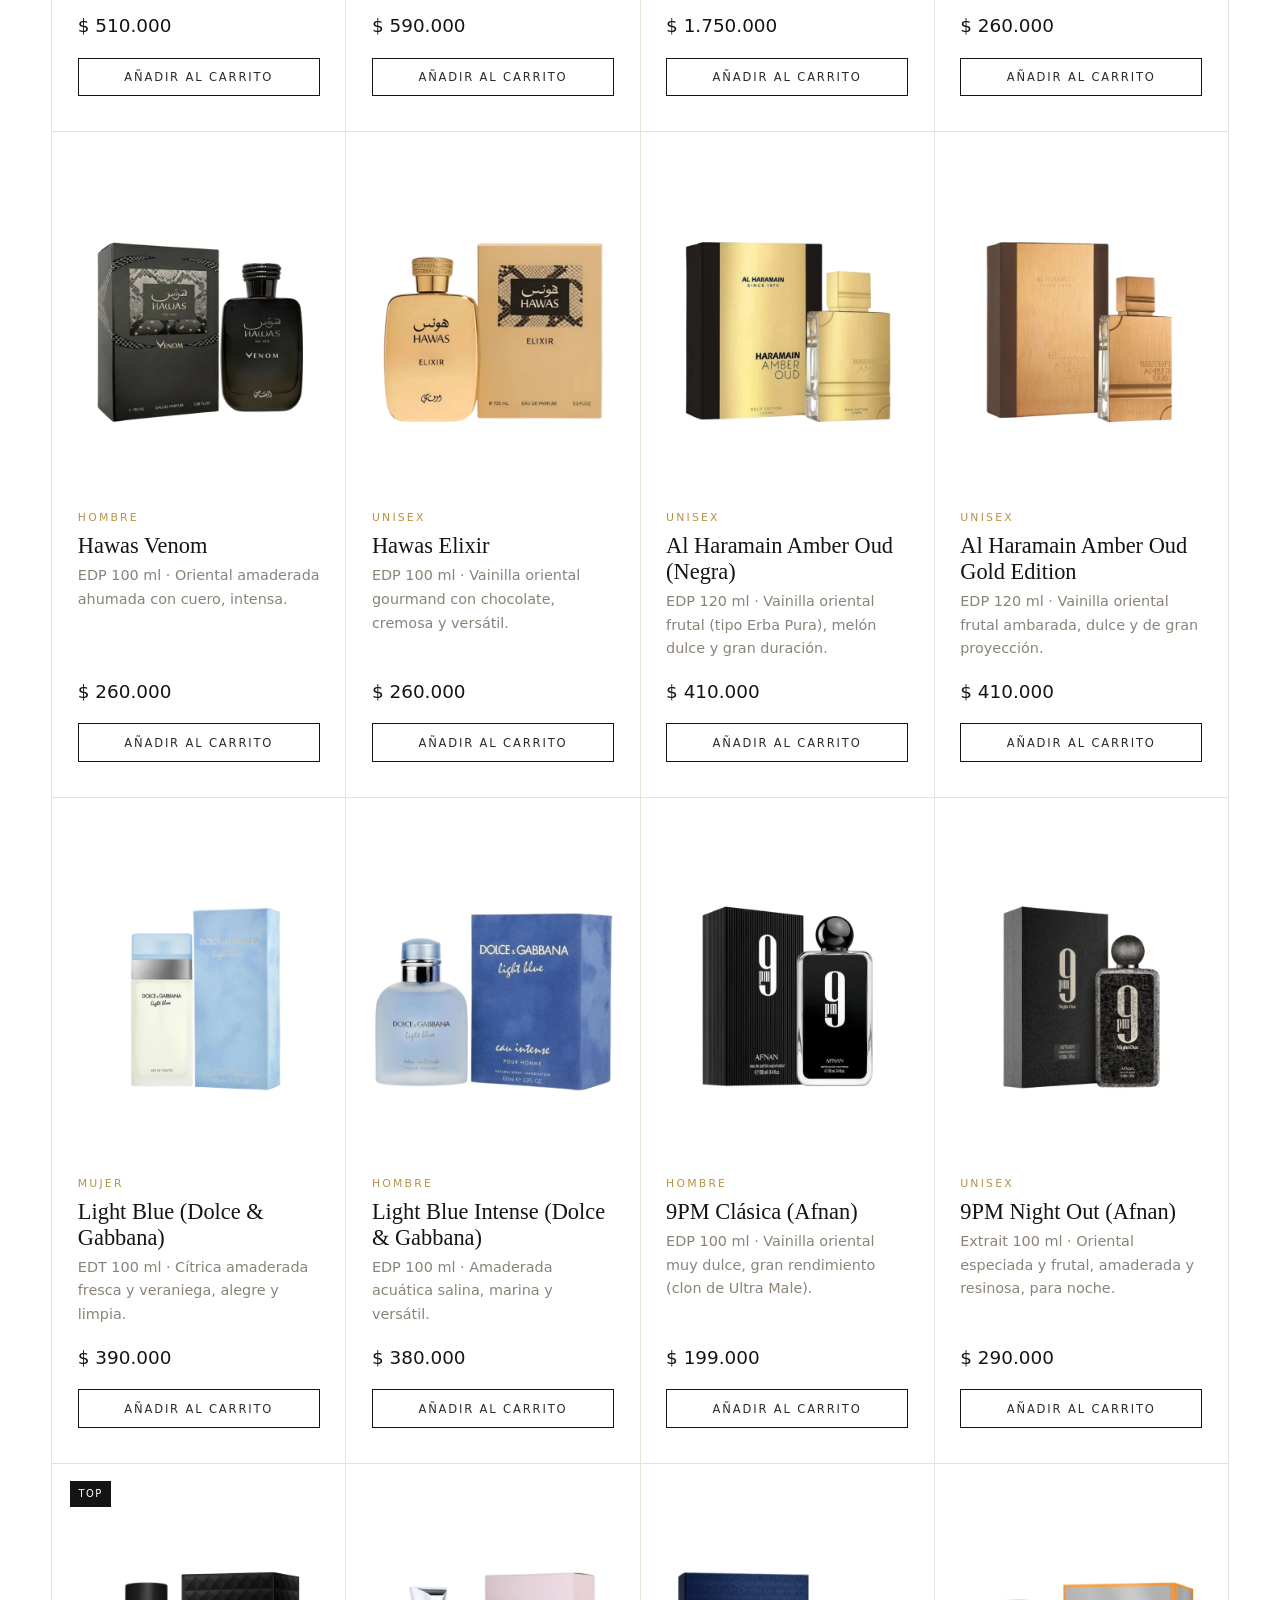
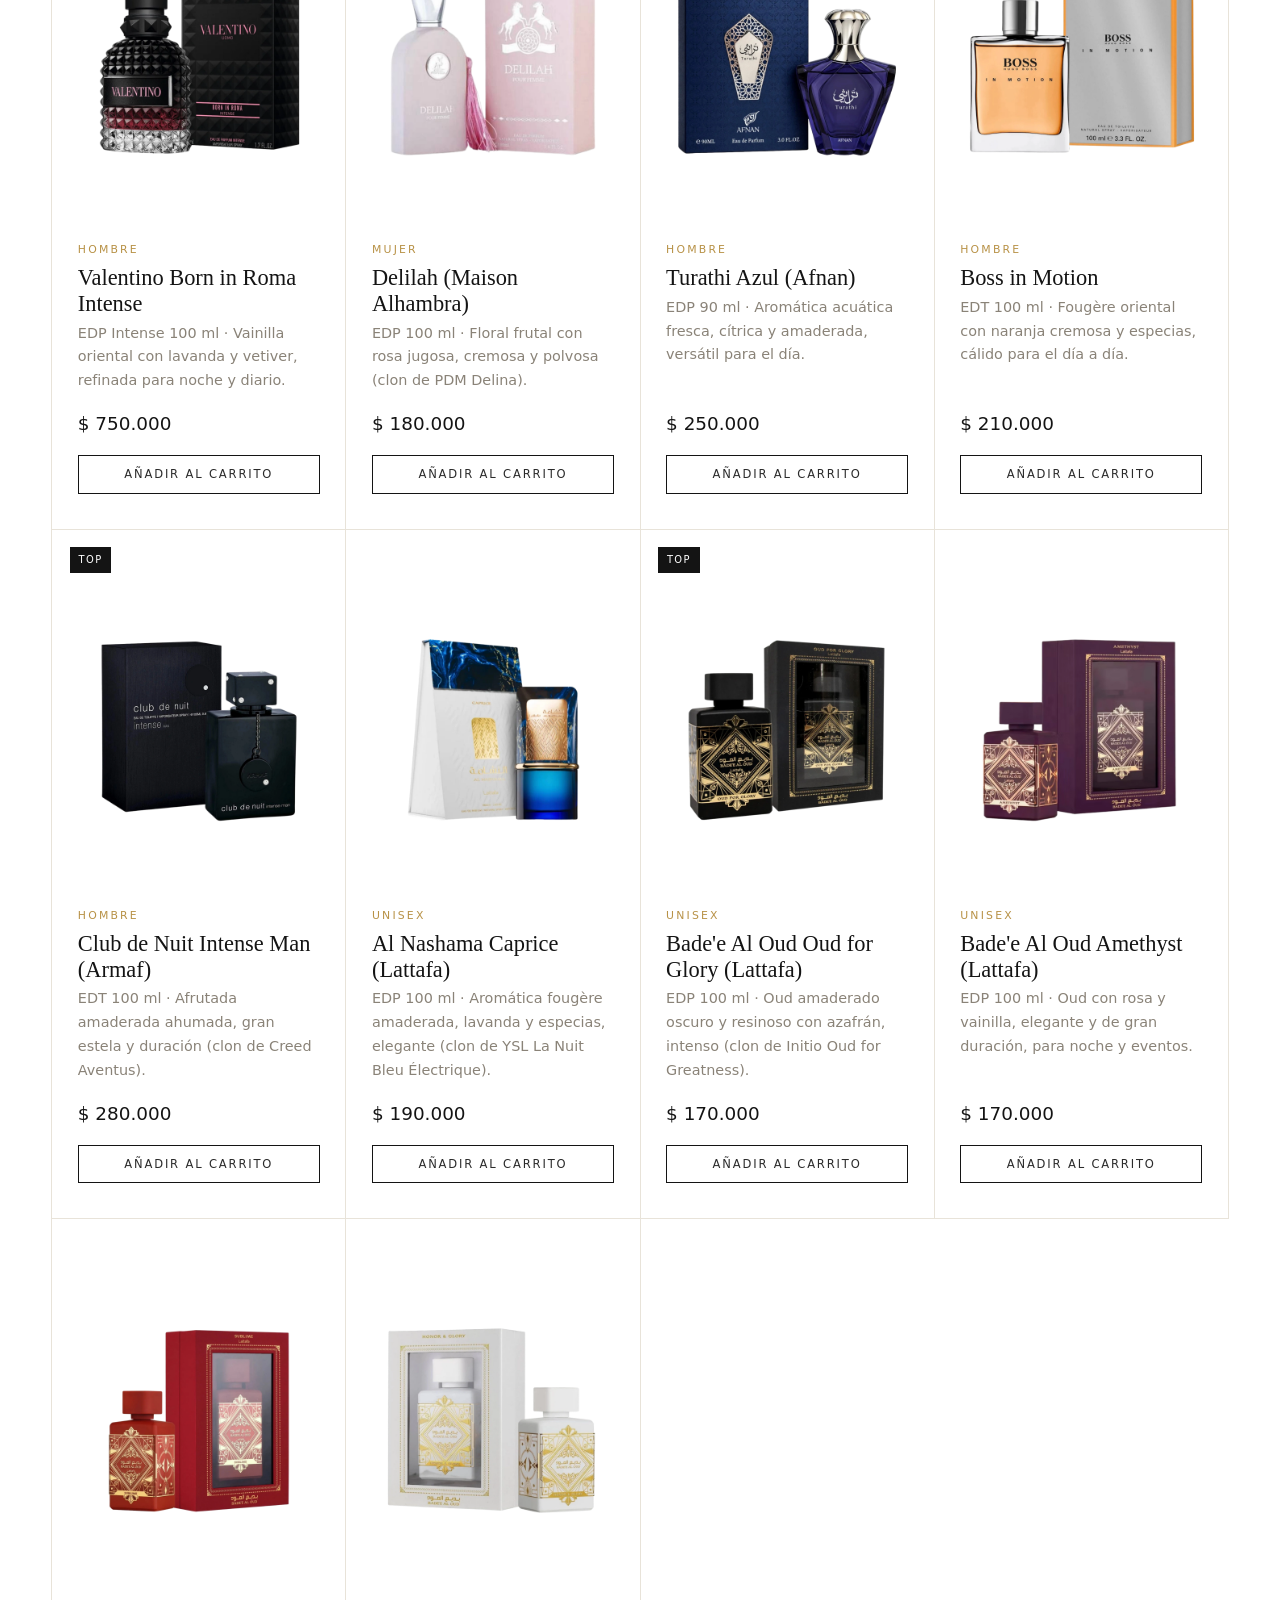
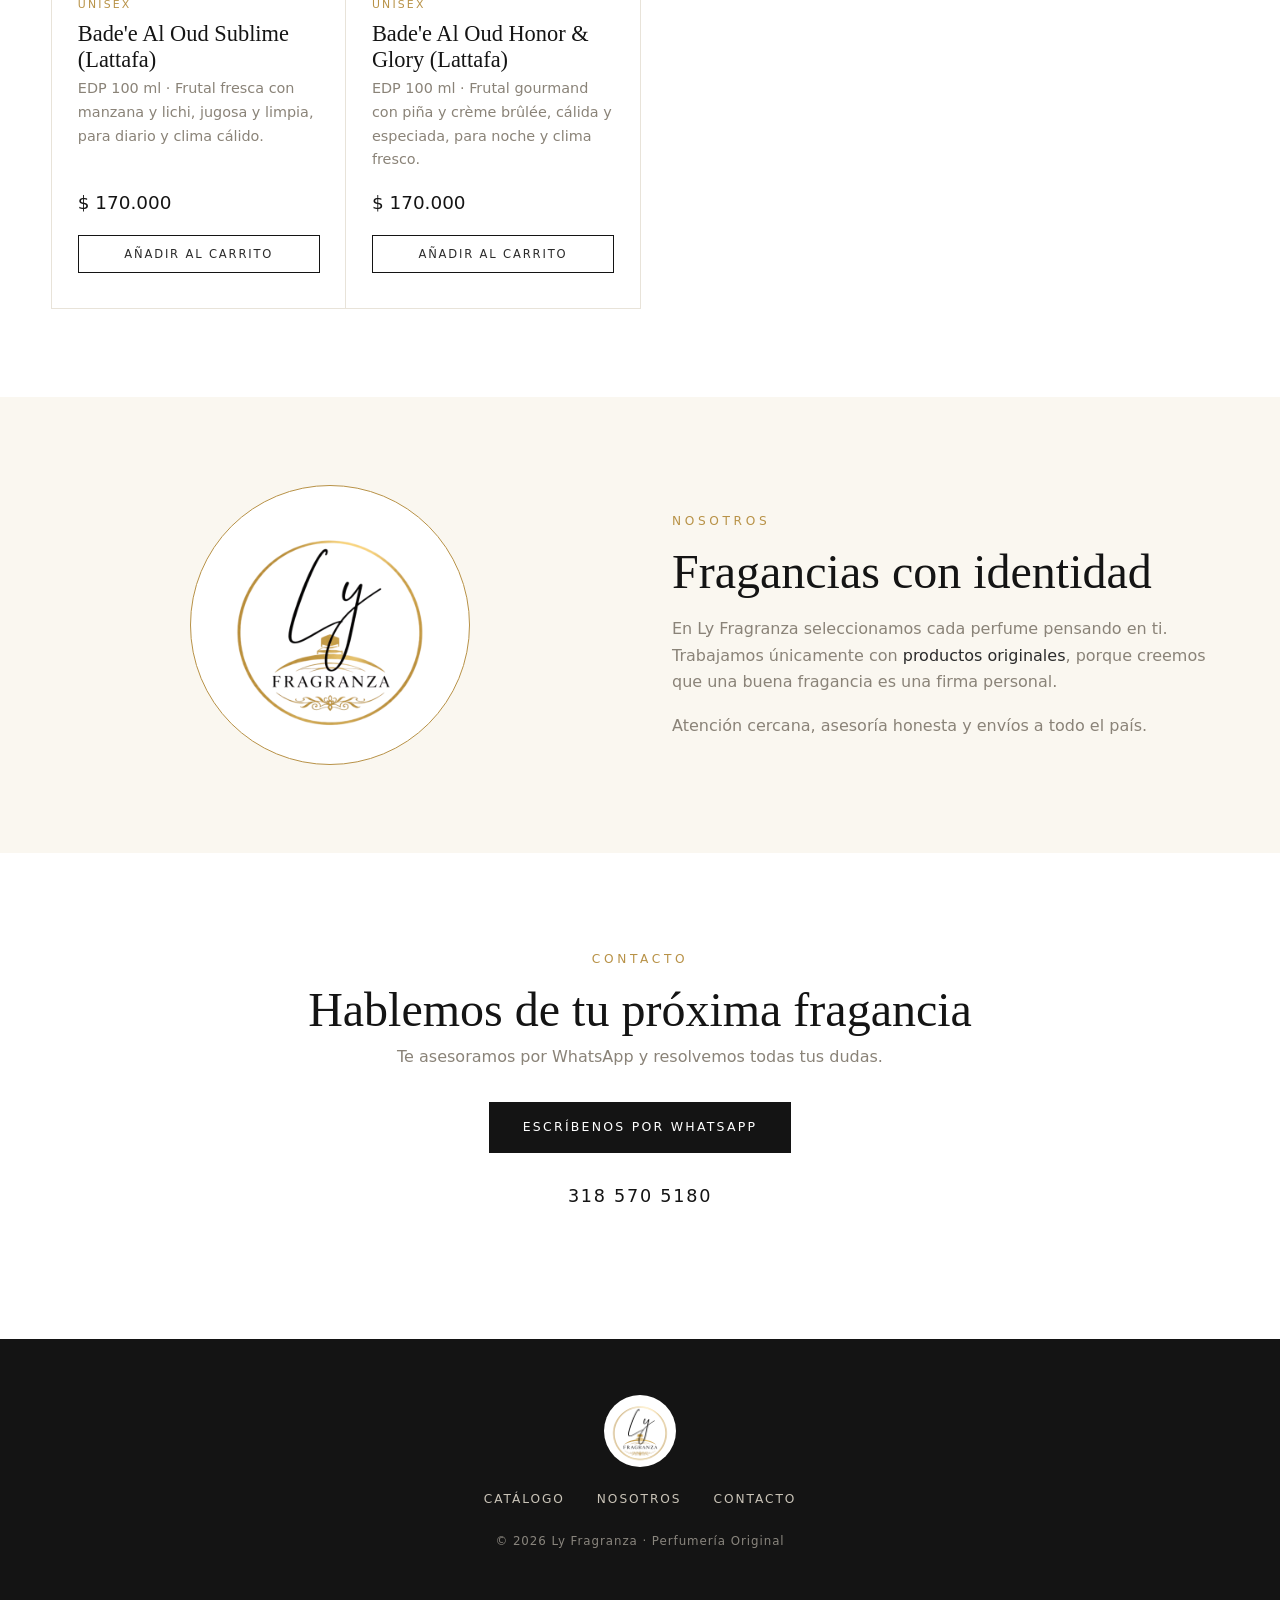
==== commit fd0838b6: "Agrega seguridad: CSP, anti-clickjacking, referrer policy y rel=noopener en enlaces de WhatsApp Co-A" ====
--- a/index.html
+++ b/index.html
@@ -3,6 +3,9 @@
 <head>
   <meta charset="UTF-8" />
   <meta name="viewport" content="width=device-width, initial-scale=1.0" />
+  <!-- Seguridad: controla de dónde se puede cargar contenido y evita clickjacking -->
+  <meta http-equiv="Content-Security-Policy" content="default-src 'self'; img-src 'self' data:; style-src 'self' 'unsafe-inline' https://fonts.googleapis.com; font-src https://fonts.gstatic.com; script-src 'self'; connect-src 'self'; base-uri 'self'; frame-ancestors 'none'; object-src 'none'" />
+  <meta name="referrer" content="strict-origin-when-cross-origin" />
   <title>Ly Fragranza — Perfumería Original</title>
   <meta name="description" content="Ly Fragranza · Perfumería Original. Perfumes originales para mujer, hombre y unisex. Pedido fácil por WhatsApp." />
   <link rel="icon" href="logo/logo.webp" />
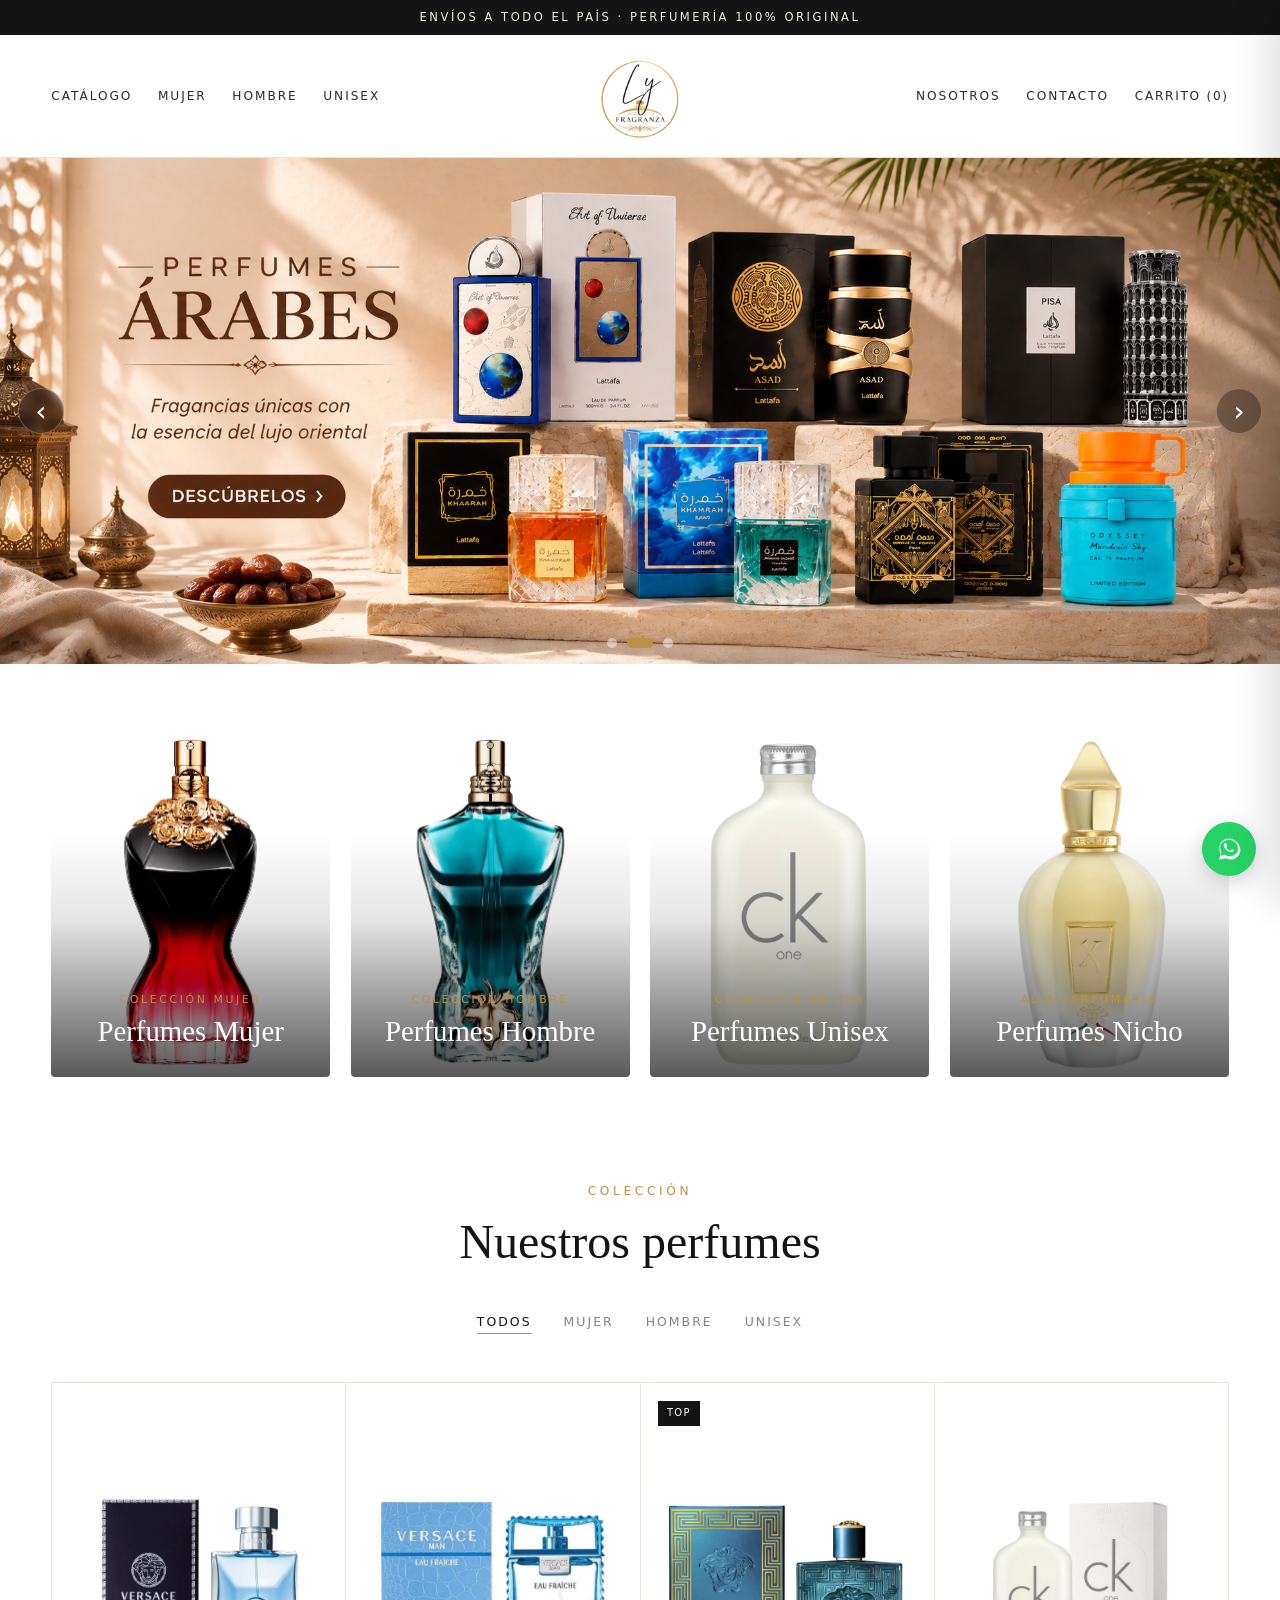
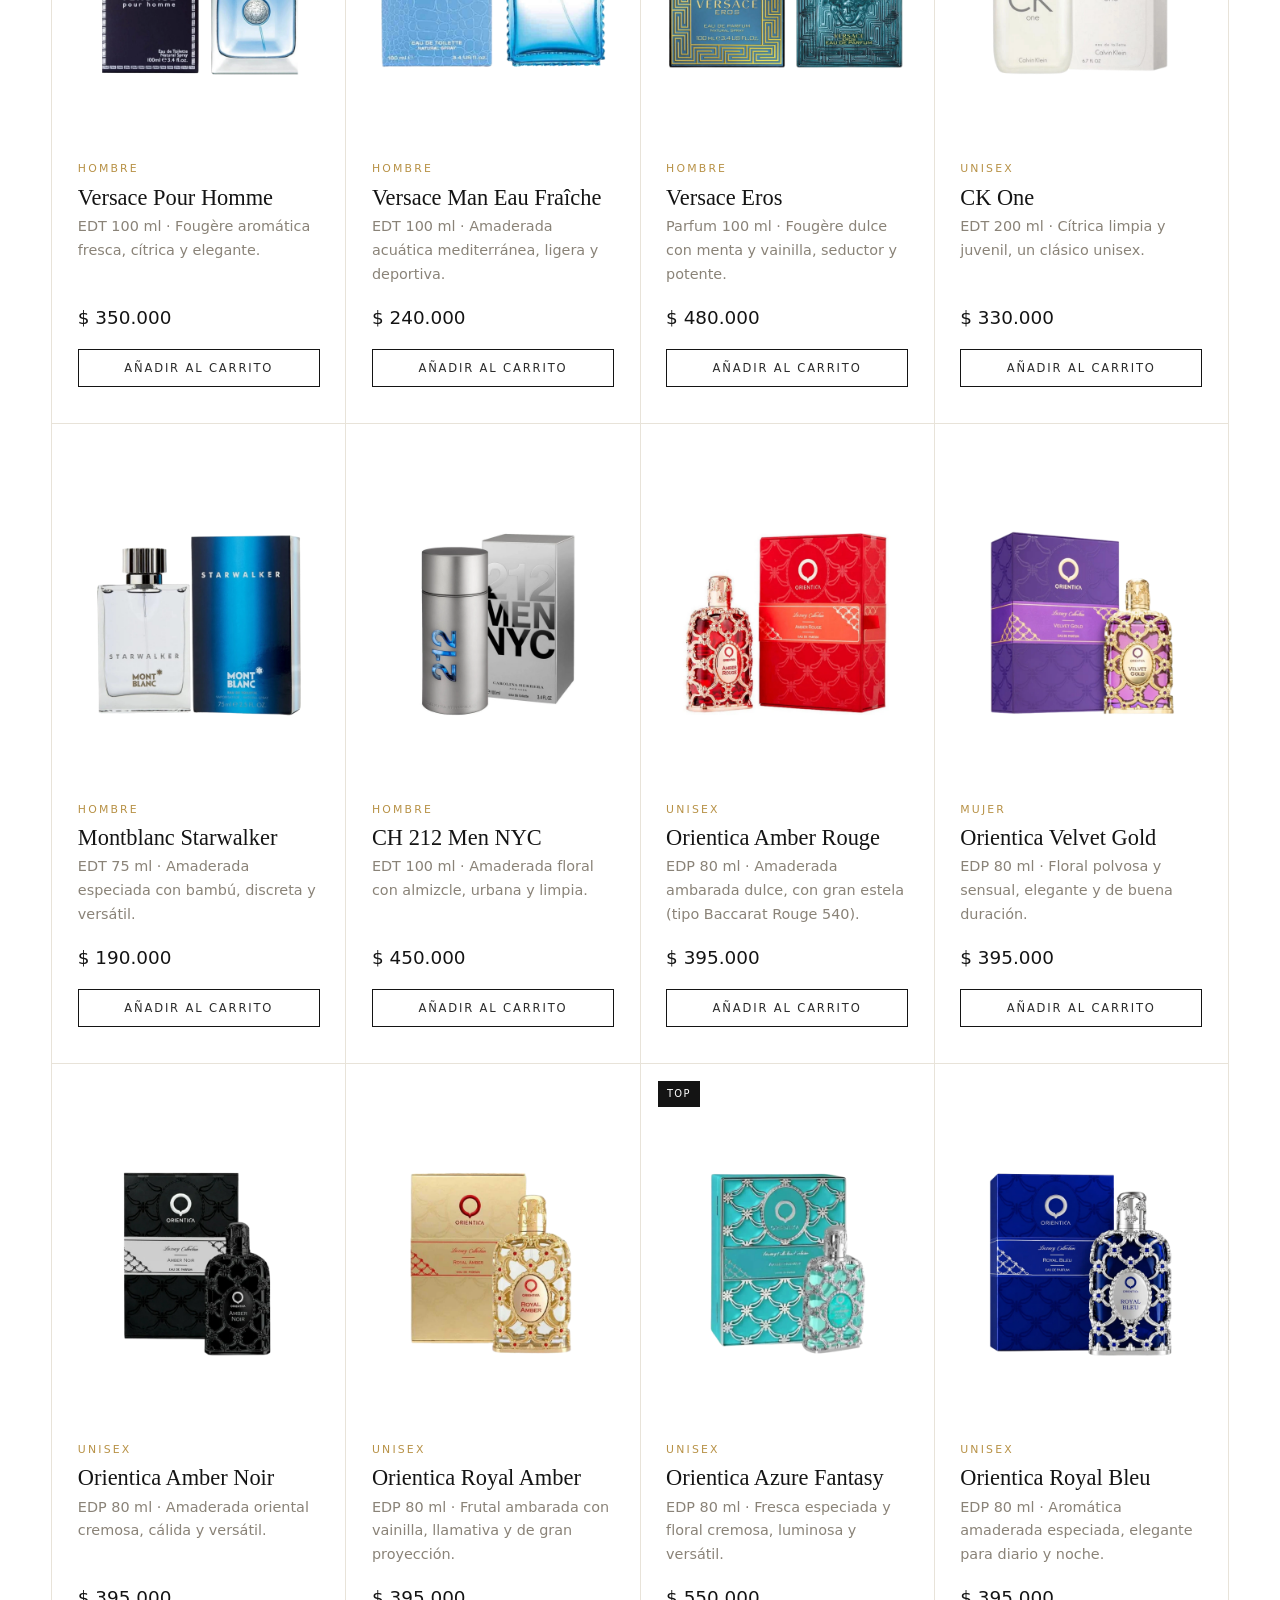
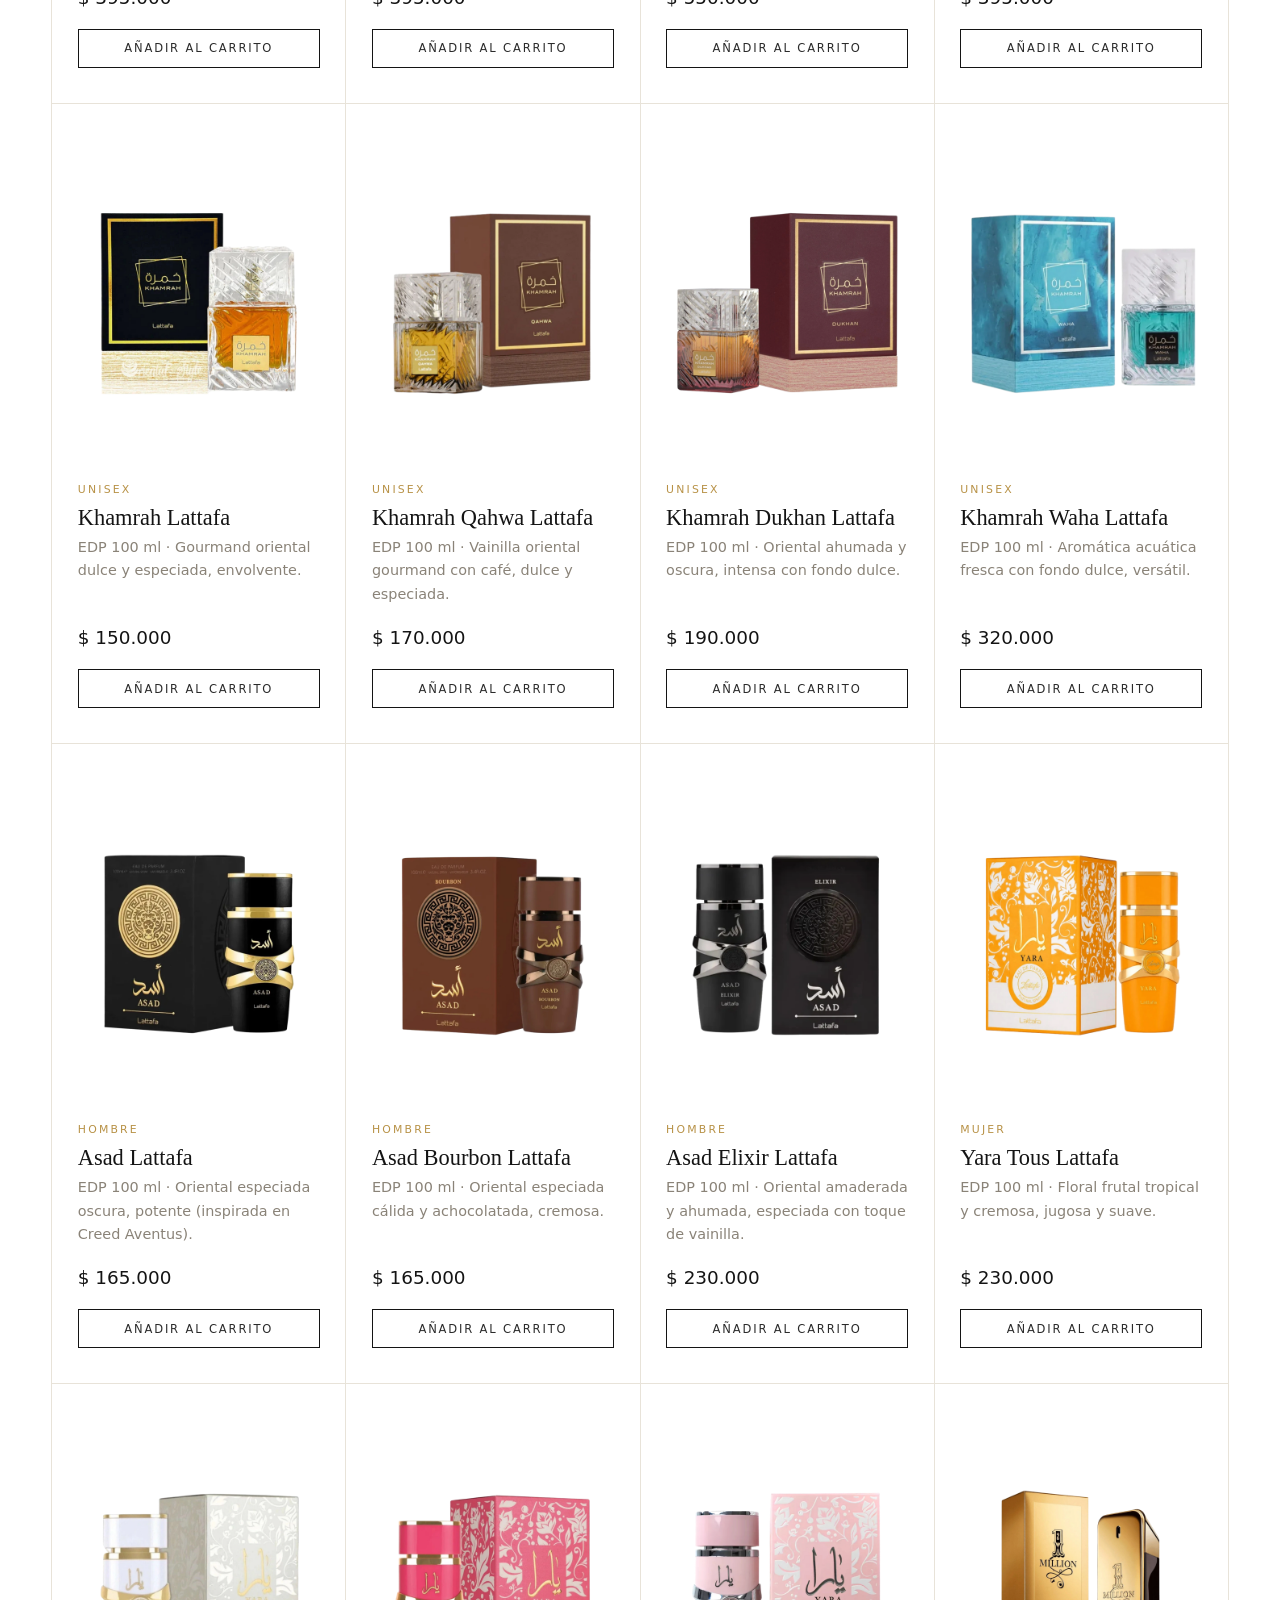
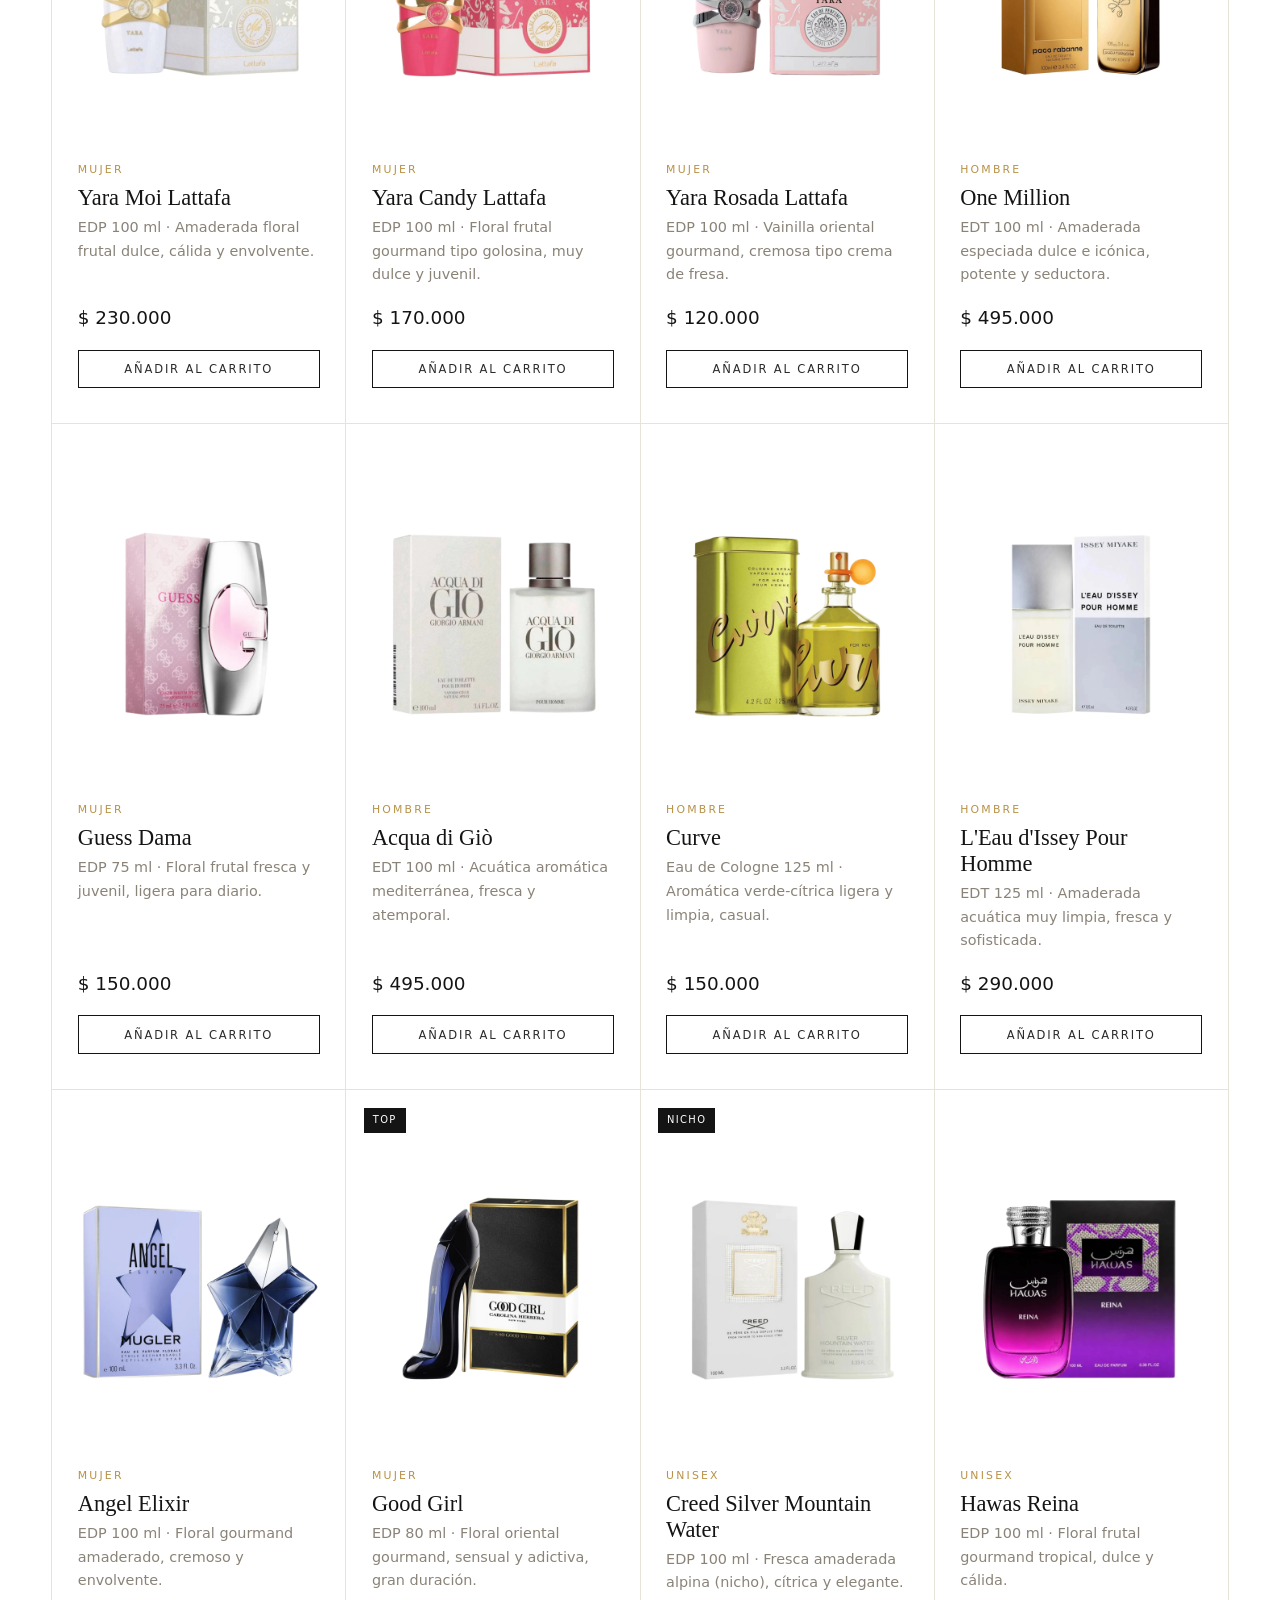
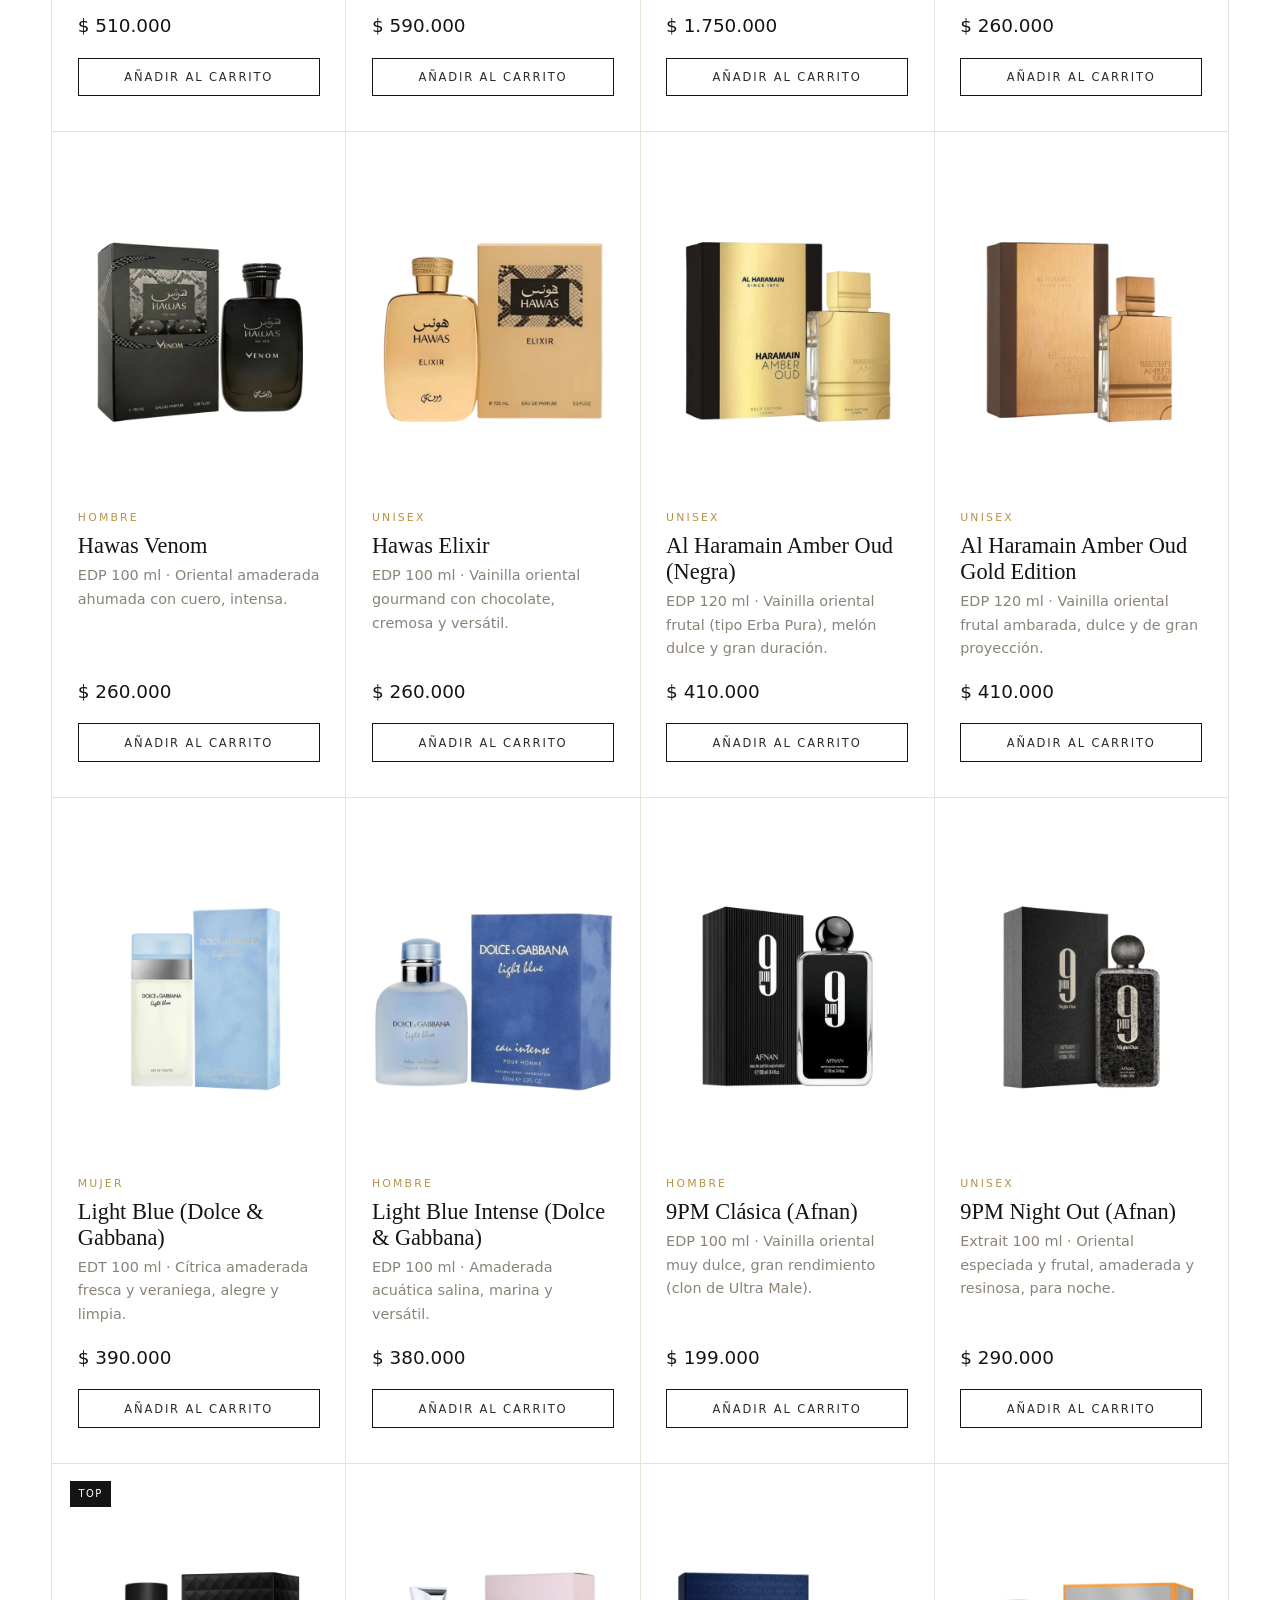
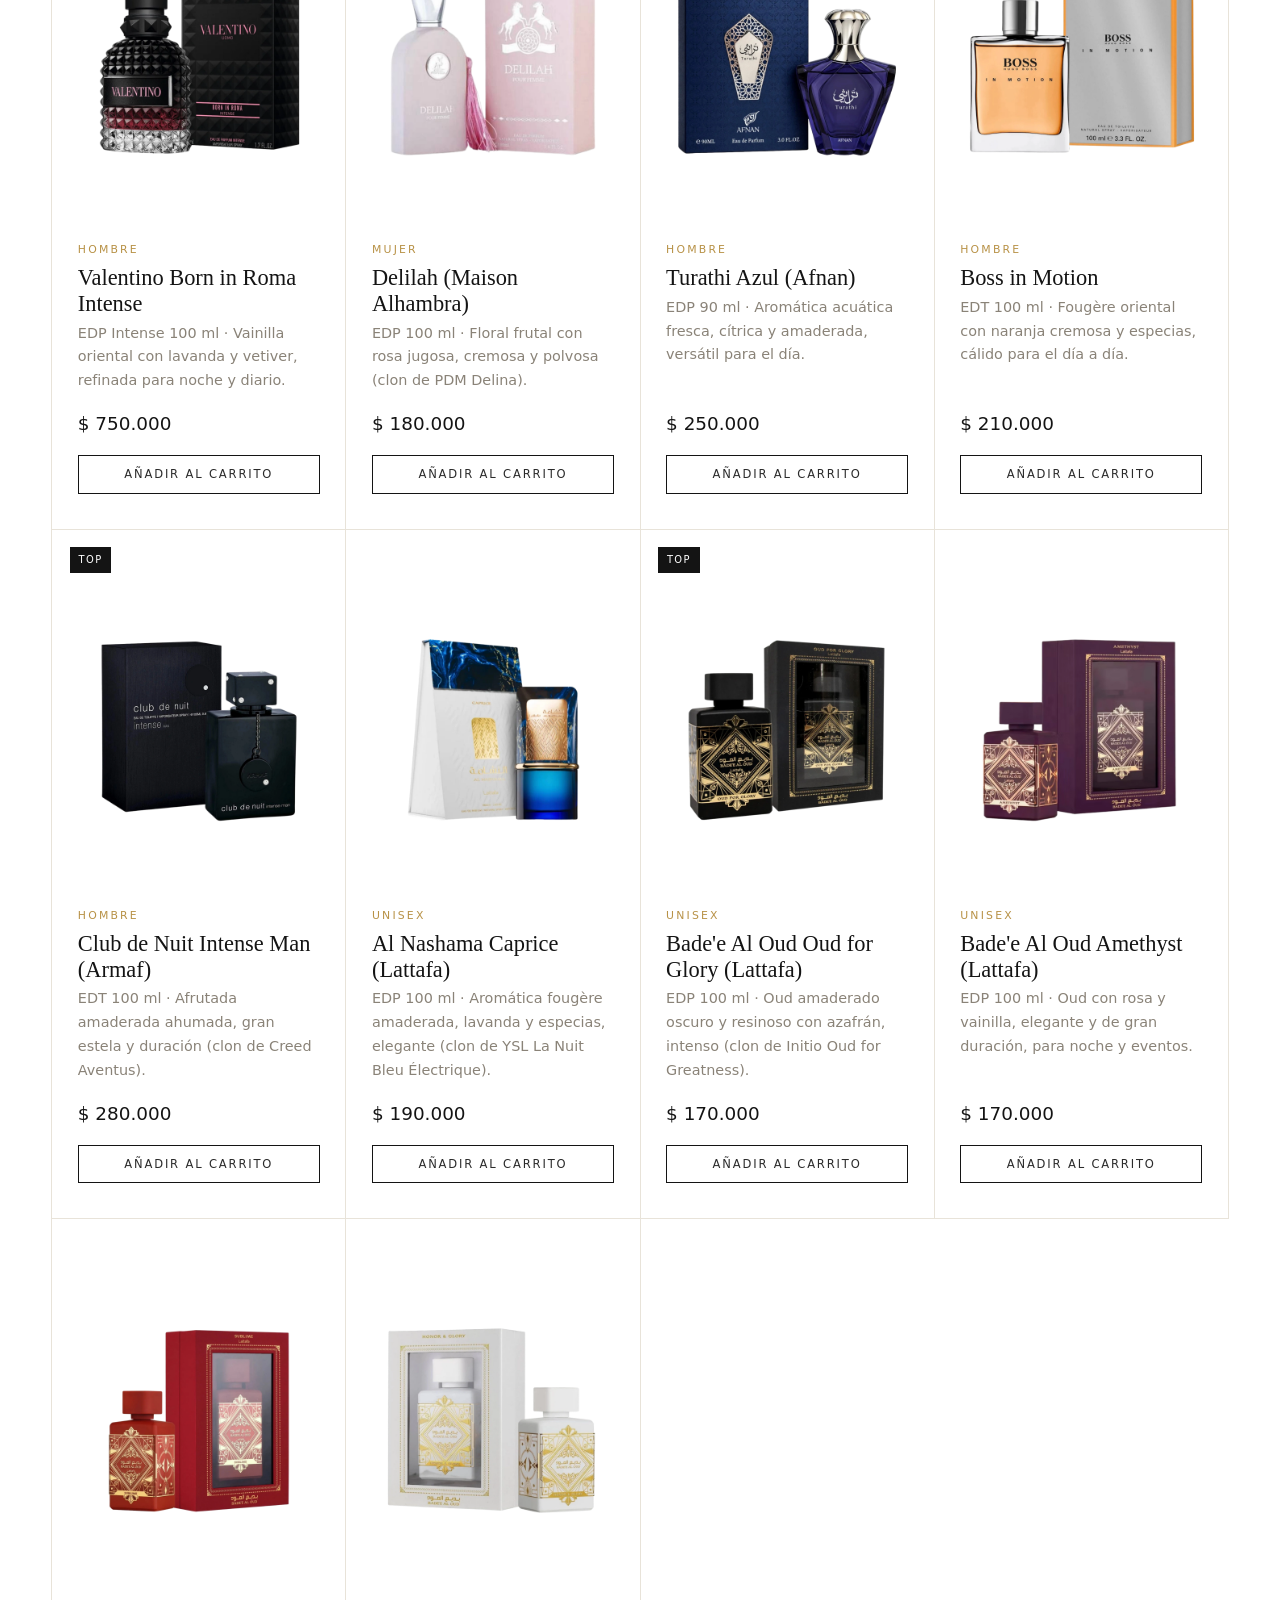
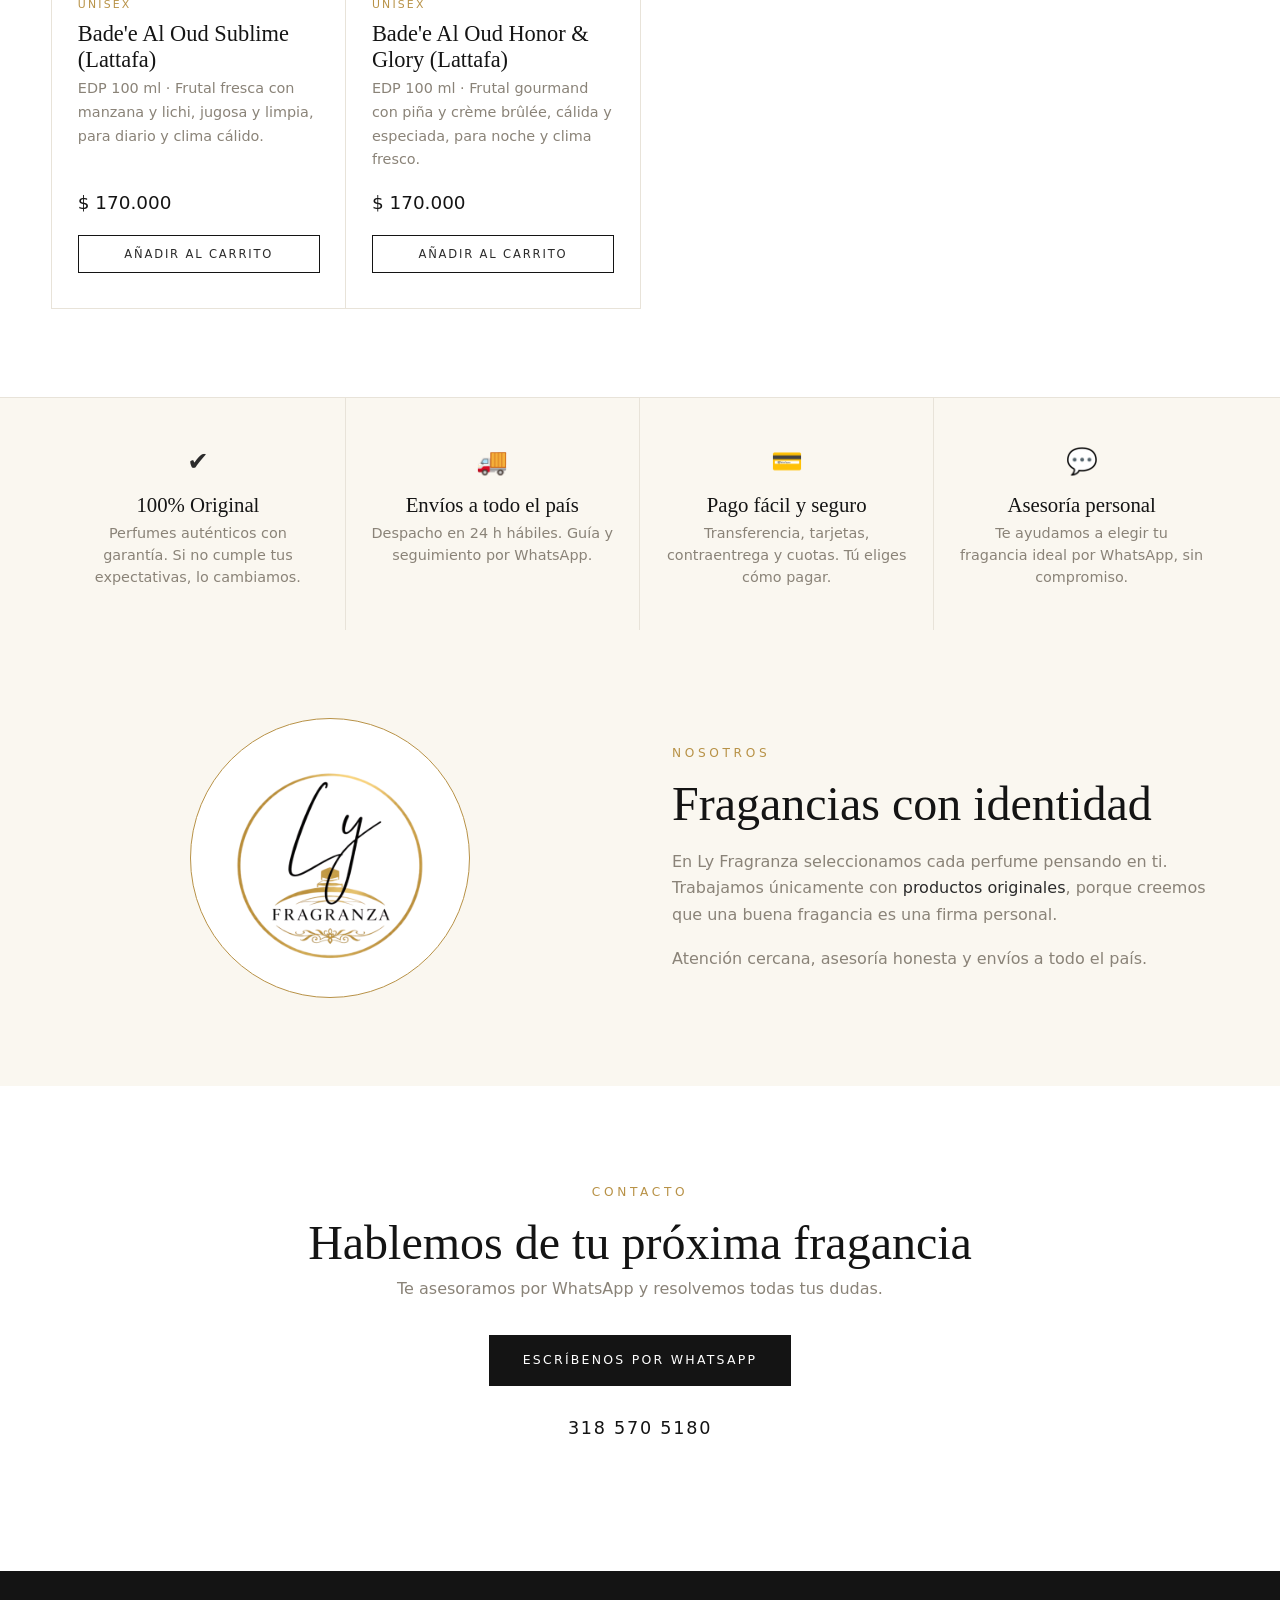
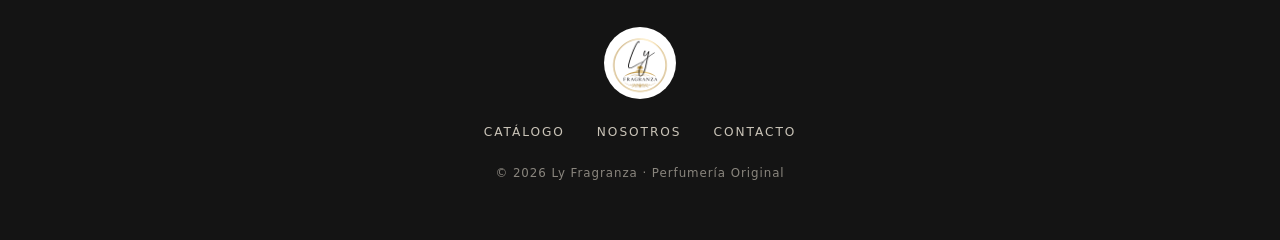
==== commit c3f30911: "Agrega paginas de producto, tabla de atributos, seccion de confianza y descripciones completas - dat" ====
--- a/index.html
+++ b/index.html
@@ -4,7 +4,7 @@
   <meta charset="UTF-8" />
   <meta name="viewport" content="width=device-width, initial-scale=1.0" />
   <!-- Seguridad: controla de dónde se puede cargar contenido y evita clickjacking -->
-  <meta http-equiv="Content-Security-Policy" content="default-src 'self'; img-src 'self' data:; style-src 'self' 'unsafe-inline' https://fonts.googleapis.com; font-src https://fonts.gstatic.com; script-src 'self'; connect-src 'self'; base-uri 'self'; frame-ancestors 'none'; object-src 'none'" />
+  <meta http-equiv="Content-Security-Policy" content="default-src 'self'; img-src 'self' data:; style-src 'self' 'unsafe-inline' https://fonts.googleapis.com; font-src https://fonts.gstatic.com; script-src 'self'; connect-src 'self'; base-uri 'self'; object-src 'none'" />
   <meta name="referrer" content="strict-origin-when-cross-origin" />
   <title>Ly Fragranza — Perfumería Original</title>
   <meta name="description" content="Ly Fragranza · Perfumería Original. Perfumes originales para mujer, hombre y unisex. Pedido fácil por WhatsApp." />
@@ -120,6 +120,32 @@
     </div>
   </section>
 
+  <!-- ===== CONFIANZA ===== -->
+  <section class="trust">
+    <div class="container trust__grid">
+      <div class="trust__item">
+        <span class="trust__icon">✔️</span>
+        <h3>100% Original</h3>
+        <p>Perfumes auténticos con garantía. Si no cumple tus expectativas, lo cambiamos.</p>
+      </div>
+      <div class="trust__item">
+        <span class="trust__icon">🚚</span>
+        <h3>Envíos a todo el país</h3>
+        <p>Despacho en 24 h hábiles. Guía y seguimiento por WhatsApp.</p>
+      </div>
+      <div class="trust__item">
+        <span class="trust__icon">💳</span>
+        <h3>Pago fácil y seguro</h3>
+        <p>Transferencia, tarjetas, contraentrega y cuotas. Tú eliges cómo pagar.</p>
+      </div>
+      <div class="trust__item">
+        <span class="trust__icon">💬</span>
+        <h3>Asesoría personal</h3>
+        <p>Te ayudamos a elegir tu fragancia ideal por WhatsApp, sin compromiso.</p>
+      </div>
+    </div>
+  </section>
+
   <!-- ===== NOSOTROS ===== -->
   <section class="about" id="nosotros">
     <div class="container about__inner">
@@ -185,6 +211,7 @@
     </div>
   </aside>
 
+  <script src="data.js"></script>
   <script src="script.js"></script>
 </body>
 </html>
--- a/styles.css
+++ b/styles.css
@@ -397,3 +397,112 @@
   .card__media svg { width: 80%; }
   .card__name { font-size: 1.25rem; }
 }
+
+/* ===================== TARJETA COMO ENLACE ===================== */
+.card__link {
+  display: flex; flex-direction: column; flex: 1;
+  color: inherit; text-decoration: none;
+}
+.card__link .card__name { transition: color .2s ease; }
+.card__link:hover .card__name { color: var(--gold); }
+
+/* ===================== CONFIANZA ===================== */
+.trust { border-top: 1px solid var(--line); background: var(--cream); }
+.trust__grid {
+  display: grid; grid-template-columns: repeat(4, 1fr);
+}
+.trust__item {
+  padding: 2.6rem 1.6rem; text-align: center;
+  border-right: 1px solid var(--line);
+}
+.trust__item:last-child { border-right: 0; }
+.trust__icon { font-size: 1.6rem; display: block; margin-bottom: .7rem; }
+.trust__item h3 { font-size: 1.3rem; margin-bottom: .4rem; }
+.trust__item p { color: var(--muted); font-size: .9rem; line-height: 1.5; }
+
+/* ===================== FICHA DE PRODUCTO (PDP) ===================== */
+.pdp { padding: 2.4rem 0 3rem; }
+.crumbs { font-size: .8rem; color: var(--muted); margin-bottom: 1.6rem; }
+.crumbs a { color: var(--muted); }
+.crumbs a:hover { color: var(--gold); }
+
+.pdp__grid {
+  display: grid; grid-template-columns: 1fr 1fr; gap: 3rem;
+  align-items: start;
+}
+.pdp__media {
+  position: relative; background: #fff;
+  border: 1px solid var(--line);
+  aspect-ratio: 3 / 4; display: grid; place-items: center;
+  padding: 1.5rem;
+}
+.pdp__media img { width: 100%; height: 100%; object-fit: contain; }
+.pdp__media svg { width: 60%; }
+
+.pdp__cat {
+  font-size: .72rem; letter-spacing: .2em; text-transform: uppercase;
+  color: var(--gold); margin-bottom: .5rem;
+}
+.pdp__name { font-size: clamp(1.9rem, 4vw, 2.8rem); margin-bottom: .6rem; }
+.pdp__price { font-family: var(--sans); font-weight: 600; font-size: 1.6rem; margin-bottom: 1rem; }
+
+.pdp__badges { display: flex; gap: .6rem; flex-wrap: wrap; margin-bottom: 1.4rem; }
+.badge {
+  font-size: .72rem; letter-spacing: .04em;
+  background: var(--cream); border: 1px solid var(--line);
+  padding: .4rem .7rem; color: var(--body);
+}
+
+.pdp__buy { display: flex; gap: .8rem; align-items: stretch; margin-bottom: 1.8rem; }
+.qtybox {
+  display: flex; align-items: center; border: 1px solid var(--ink);
+}
+.qtybox button {
+  width: 42px; height: 100%; font-size: 1.2rem; background: #fff;
+  transition: all .2s ease;
+}
+.qtybox button:hover { background: var(--ink); color: #fff; }
+.qtybox span { min-width: 36px; text-align: center; font-family: var(--sans); }
+
+.specs { border-top: 1px solid var(--line); }
+.spec {
+  display: flex; justify-content: space-between; gap: 1rem;
+  padding: .75rem 0; border-bottom: 1px solid var(--line);
+  font-size: .92rem;
+}
+.spec__k { color: var(--muted); }
+.spec__v { color: var(--ink); text-align: right; font-weight: 500; }
+
+.pdp__detail {
+  display: grid; grid-template-columns: 1.4fr 1fr; gap: 3rem;
+  margin-top: 3rem; padding-top: 2.4rem; border-top: 1px solid var(--line);
+}
+.pdp__block .section-title { font-size: 1.7rem; margin-bottom: 1rem; }
+.pdp__desc { color: var(--body); line-height: 1.75; font-size: 1.02rem; }
+.pdp__note { color: var(--muted); font-size: .78rem; margin-top: 1rem; }
+
+.meters { display: flex; flex-direction: column; gap: 1.1rem; }
+.meter__top {
+  display: flex; justify-content: space-between;
+  font-size: .85rem; margin-bottom: .35rem; color: var(--body);
+}
+.meter__track { height: 7px; background: var(--line); border-radius: 4px; overflow: hidden; }
+.meter__fill { height: 100%; background: var(--gold); border-radius: 4px; }
+
+.pdp__notfound { text-align: center; padding: 4rem 0; }
+.pdp__notfound h1 { font-size: 2.2rem; margin-bottom: .6rem; }
+.pdp__notfound p { color: var(--muted); margin-bottom: 1.4rem; }
+
+@media (max-width: 900px) {
+  .pdp__grid { grid-template-columns: 1fr; gap: 1.8rem; }
+  .pdp__detail { grid-template-columns: 1fr; gap: 2rem; }
+  .trust__grid { grid-template-columns: repeat(2, 1fr); }
+  .trust__item:nth-child(2) { border-right: 0; }
+  .trust__item:nth-child(1), .trust__item:nth-child(2) { border-bottom: 1px solid var(--line); }
+}
+@media (max-width: 520px) {
+  .trust__grid { grid-template-columns: 1fr; }
+  .trust__item { border-right: 0; border-bottom: 1px solid var(--line); }
+  .pdp__buy { flex-direction: column; }
+  .qtybox { align-self: flex-start; }
+}
